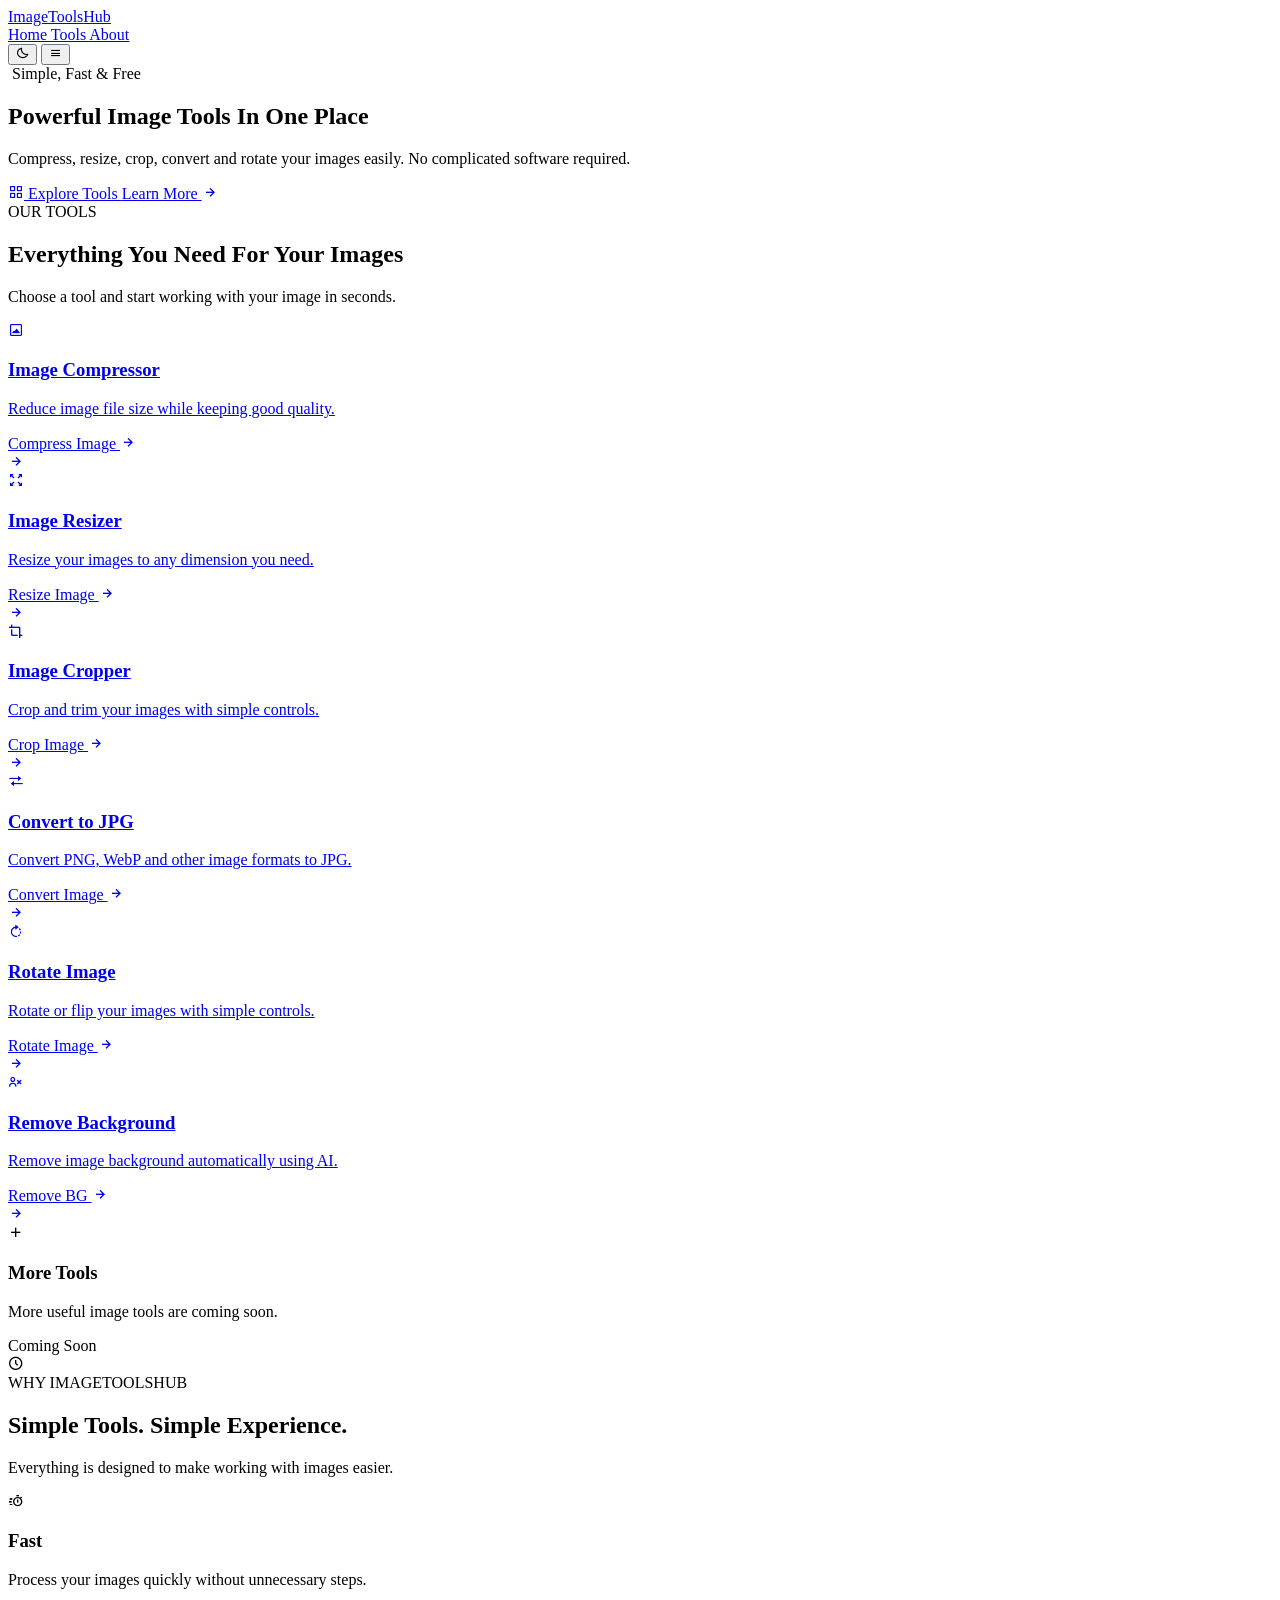
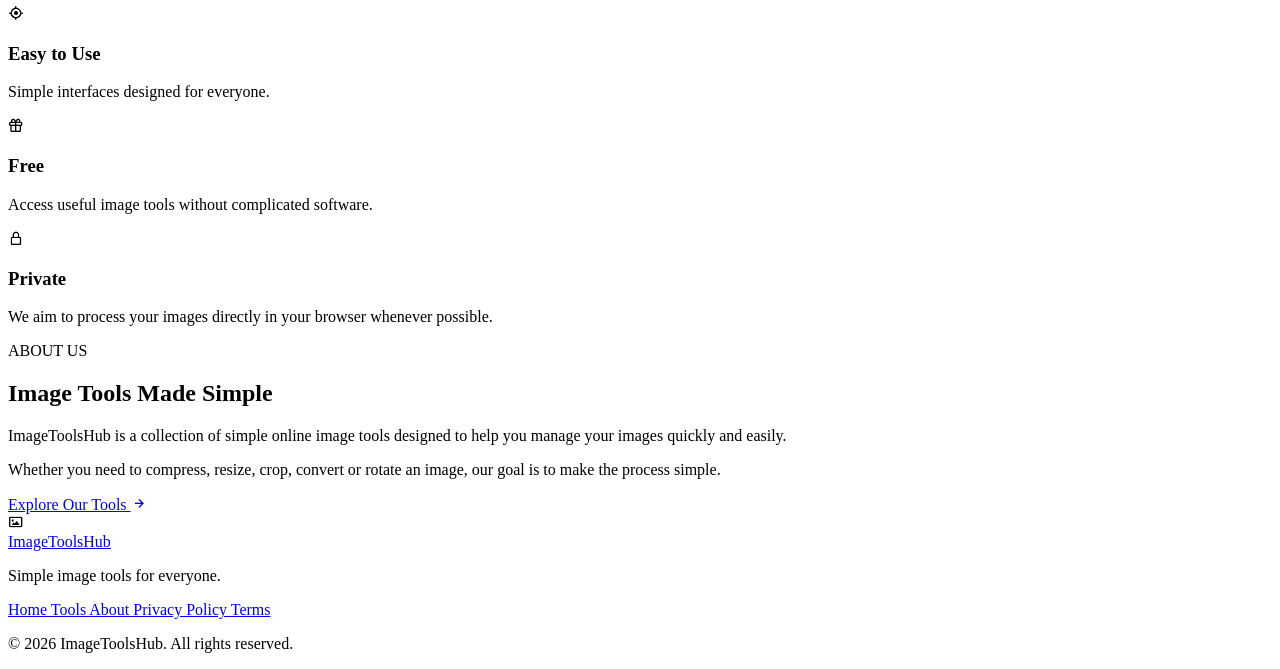
==== index.html @ d6a9d733 "menambah tools baru remove bg" ====
<!doctype html>
<html lang="en">
  <head>
    <!-- =========================
         BASIC META
    ========================== -->

    <meta charset="UTF-8" />

    <meta name="viewport" content="width=device-width, initial-scale=1.0" />

    <meta
      name="description"
      content="ImageToolsHub provides simple and free online image tools to compress, resize, crop, convert and rotate images."
    />

    <meta
      name="keywords"
      content="image tools, image compressor, image resizer, image cropper, convert image to jpg, rotate image"
    />

    <meta name="author" content="ImageToolsHub" />

    <!-- =========================
         PAGE TITLE
    ========================== -->

    <title>ImageToolsHub - Free Online Image Tools</title>

    <!-- =========================
         BOXICONS
    ========================== -->

    <link
      href="https://unpkg.com/boxicons@2.1.4/css/boxicons.min.css"
      rel="stylesheet"
    />

    <!-- =========================
         CSS
    ========================== -->

    <link rel="stylesheet" href="assets/css/style.css" />

    <!-- =========================
         iklan Popunder Monetag
    ========================== -->

    <script>(function(s){s.dataset.zone='12061023',s.src='https://al5sm.com/tag.min.js'})([document.documentElement, document.body].filter(Boolean).pop().appendChild(document.createElement('script')))</script>
  </head>

  <body>
    <!-- =========================
         NAVBAR
    ========================== -->

    <header class="navbar">
      <div class="container nav-container">
        <!-- LOGO -->

        <a href="index.html" class="logo"> Image<span>Tools</span>Hub </a>

        <!-- DESKTOP NAVIGATION -->

        <nav class="nav-menu" id="navMenu">
          <a href="#home" class="nav-link active"> Home </a>

          <a href="#tools" class="nav-link"> Tools </a>

          <a href="#about" class="nav-link"> About </a>
        </nav>

        <!-- NAVBAR ACTION -->

        <div class="nav-actions">
          <!-- THEME TOGGLE -->

          <button
            class="theme-toggle"
            id="themeToggle"
            aria-label="Toggle dark mode"
          >
            <i class="bx bx-moon"></i>
          </button>

          <!-- MOBILE MENU -->

          <button
            class="menu-toggle"
            id="menuToggle"
            aria-label="Open navigation menu"
          >
            <i class="bx bx-menu"></i>
          </button>
        </div>
      </div>
    </header>

   <!-- =========================
     HERO SECTION
========================== -->

<section class="hero" id="home">
  <div class="container hero-container">

    <div class="hero-content">

      <!-- HERO BADGE -->
      <div class="hero-badge">
        <i class="bx bx-sparkles"></i>
        <span>Simple, Fast & Free</span>
      </div>

      <!-- HERO TITLE -->
      <h1>
        Powerful Image Tools
        <span>In One Place</span>
      </h1>

      <!-- HERO DESCRIPTION -->
      <p>
        Compress, resize, crop, convert and rotate your images easily.
        No complicated software required.
      </p>

      <!-- HERO BUTTONS -->
      <div class="hero-buttons">

        <a href="#tools" class="btn btn-primary">
          <i class="bx bx-grid-alt"></i>
          Explore Tools
        </a>

        <a href="#about" class="btn btn-secondary">
          Learn More
          <i class="bx bx-right-arrow-alt"></i>
        </a>

      </div>

    </div>

  </div>
</section>

      <!-- =========================
             TOOLS SECTION
        ========================== -->

      <section class="tools-section" id="tools">
        <div class="container">
          <!-- SECTION HEADER -->

          <div class="section-header">
            <span class="section-label"> OUR TOOLS </span>

            <h2>Everything You Need For Your Images</h2>

            <p>Choose a tool and start working with your image in seconds.</p>
          </div>

          <!-- =========================
                     TOOLS GRID
                ========================== -->

          <div class="tools-grid">
            <!-- =====================
                         IMAGE COMPRESSOR
                    ====================== -->

            <a href="Tools/Image-compressor/index.html " class="tool-card">
              <div class="tool-icon">
                <i class='bx bx-image-alt'></i>
              </div>

              <div class="tool-content">
                <h3>Image Compressor</h3>

                <p>Reduce image file size while keeping good quality.</p>

                <span class="tool-link">
                  Compress Image

                  <i class="bx bx-right-arrow-alt"></i>
                </span>
              </div>

              <div class="tool-arrow">
                <i class="bx bx-right-arrow-alt"></i>
              </div>
            </a>

            <!-- =====================
                         IMAGE RESIZER
                    ====================== -->

            <a href="Tools/Image-Resizer/index.html" class="tool-card">
              <div class="tool-icon">
                <i class="bx bx-expand"></i>
              </div>

              <div class="tool-content">
                <h3>Image Resizer</h3>

                <p>Resize your images to any dimension you need.</p>

                <span class="tool-link">
                  Resize Image

                  <i class="bx bx-right-arrow-alt"></i>
                </span>
              </div>

              <div class="tool-arrow">
                <i class="bx bx-right-arrow-alt"></i>
              </div>
            </a>

            <!-- =====================
                         IMAGE CROPPER
                    ====================== -->

            <a href="Tools/Image-cropper/index.html" class="tool-card">
              <div class="tool-icon">
                <i class="bx bx-crop"></i>
              </div>

              <div class="tool-content">
                <h3>Image Cropper</h3>

                <p>Crop and trim your images with simple controls.</p>

                <span class="tool-link">
                  Crop Image

                  <i class="bx bx-right-arrow-alt"></i>
                </span>
              </div>

              <div class="tool-arrow">
                <i class="bx bx-right-arrow-alt"></i>
              </div>
            </a>

            <!-- =====================
                         CONVERT TO JPG
                    ====================== -->

            <a href="Tools/Image-converter/index.html" class="tool-card">
              <div class="tool-icon">
                <i class="bx bx-transfer"></i>
              </div>

              <div class="tool-content">
                <h3>Convert to JPG</h3>

                <p>Convert PNG, WebP and other image formats to JPG.</p>

                <span class="tool-link">
                  Convert Image

                  <i class="bx bx-right-arrow-alt"></i>
                </span>
              </div>

              <div class="tool-arrow">
                <i class="bx bx-right-arrow-alt"></i>
              </div>
            </a>

            <!-- =====================
                         ROTATE IMAGE
                    ====================== -->

            <a href="Tools/Image-rotator/index.html" class="tool-card">
              <div class="tool-icon">
                <i class="bx bx-rotate-right"></i>
              </div>

              <div class="tool-content">
                <h3>Rotate Image</h3>

                <p>Rotate or flip your images with simple controls.</p>

                <span class="tool-link">
                  Rotate Image

                  <i class="bx bx-right-arrow-alt"></i>
                </span>
              </div>

              <div class="tool-arrow">
                <i class="bx bx-right-arrow-alt"></i>
              </div>
            </a>

            <!-- =====================
     REMOVE BACKGROUND AI
====================== -->
<a href="Tools/Image-remove-bg/index.html" class="tool-card">
  <div class="tool-icon">
    <i class="bx bx-user-x"></i>
  </div>

  <div class="tool-content">
    <h3>Remove Background</h3>

    <p>Remove image background automatically using AI.</p>

    <span class="tool-link">
      Remove BG
      <i class="bx bx-right-arrow-alt"></i>
    </span>
  </div>

  <div class="tool-arrow">
    <i class="bx bx-right-arrow-alt"></i>
  </div>
</a>

            <!-- =====================
                         MORE TOOLS
                    ====================== -->

            <div class="tool-card coming-soon">
              <div class="tool-icon">
                <i class="bx bx-plus"></i>
              </div>

              <div class="tool-content">
                <h3>More Tools</h3>

                <p>More useful image tools are coming soon.</p>

                <span class="tool-link"> Coming Soon </span>
              </div>

              <div class="tool-arrow">
                <i class="bx bx-time-five"></i>
              </div>
            </div>
          </div>
        </div>
      </section>

      <!-- =========================
             WHY SECTION
        ========================== -->

      <section class="why-section">
        <div class="container">
          <!-- SECTION HEADER -->

          <div class="section-header">
            <span class="section-label"> WHY IMAGETOOLSHUB </span>

            <h2>Simple Tools. Simple Experience.</h2>

            <p>Everything is designed to make working with images easier.</p>
          </div>

          <!-- FEATURES GRID -->

          <div class="features-grid">
            <!-- FEATURE 1 -->

            <div class="feature-card">
              <div class="feature-icon">
                <i class='bx bx-timer'></i>
              </div>

              <h3>Fast</h3>

              <p>Process your images quickly without unnecessary steps.</p>
            </div>

            <!-- FEATURE 2 -->

            <div class="feature-card">
              <div class="feature-icon">
                <i class="bx bx-target-lock"></i>
              </div>

              <h3>Easy to Use</h3>

              <p>Simple interfaces designed for everyone.</p>
            </div>

            <!-- FEATURE 3 -->

            <div class="feature-card">
              <div class="feature-icon">
                <i class="bx bx-gift"></i>
              </div>

              <h3>Free</h3>

              <p>Access useful image tools without complicated software.</p>
            </div>

            <!-- FEATURE 4 -->

            <div class="feature-card">
              <div class="feature-icon">
                <i class="bx bx-lock-alt"></i>
              </div>

              <h3>Private</h3>

              <p>
                We aim to process your images directly in your browser whenever
                possible.
              </p>
            </div>
          </div>
        </div>
      </section>

      <!-- =========================
             ABOUT SECTION
        ========================== -->

      <section class="about-section" id="about">
        <div class="container about-container">
          <!-- ABOUT CONTENT -->

          <div class="about-content">
            <span class="section-label"> ABOUT US </span>

            <h2>Image Tools Made Simple</h2>

            <p>
              ImageToolsHub is a collection of simple online image tools
              designed to help you manage your images quickly and easily.
            </p>

            <p>
              Whether you need to compress, resize, crop, convert or rotate an
              image, our goal is to make the process simple.
            </p>

            <a href="#tools" class="btn btn-primary">
              Explore Our Tools

              <i class="bx bx-right-arrow-alt"></i>
            </a>
          </div>

          <!-- ABOUT ICON -->

          <div class="about-visual">
            <div class="about-icon-large">
              <i class="bx bx-image"></i>
            </div>
          </div>
        </div>
      </section>
    </main>

    <!-- =========================
         FOOTER
    ========================== -->

    <footer class="footer">
      <div class="container footer-container">
        <!-- FOOTER BRAND -->

        <div class="footer-brand">
          <a href="index.html" class="logo"> Image<span>Tools</span>Hub </a>

          <p>Simple image tools for everyone.</p>
        </div>

        <!-- FOOTER LINKS -->

        <div class="footer-links">
          <a href="#home"> Home </a>

          <a href="#tools"> Tools </a>

          <a href="#about"> About </a>

          <a href="Tools/Privacy-Policy/index.html#Privacy-Policy"> Privacy Policy </a>

          <a href="#"> Terms </a>
        </div>
      </div>

      <!-- FOOTER BOTTOM -->

      <div class="footer-bottom">
        <div class="container">
          <p>© 2026 ImageToolsHub. All rights reserved.</p>
        </div>
      </div>
    </footer>

    <!-- =========================
         JAVASCRIPT
    ========================== -->

    <script src="assets/js/script.js"></script>
  </body>
</html>
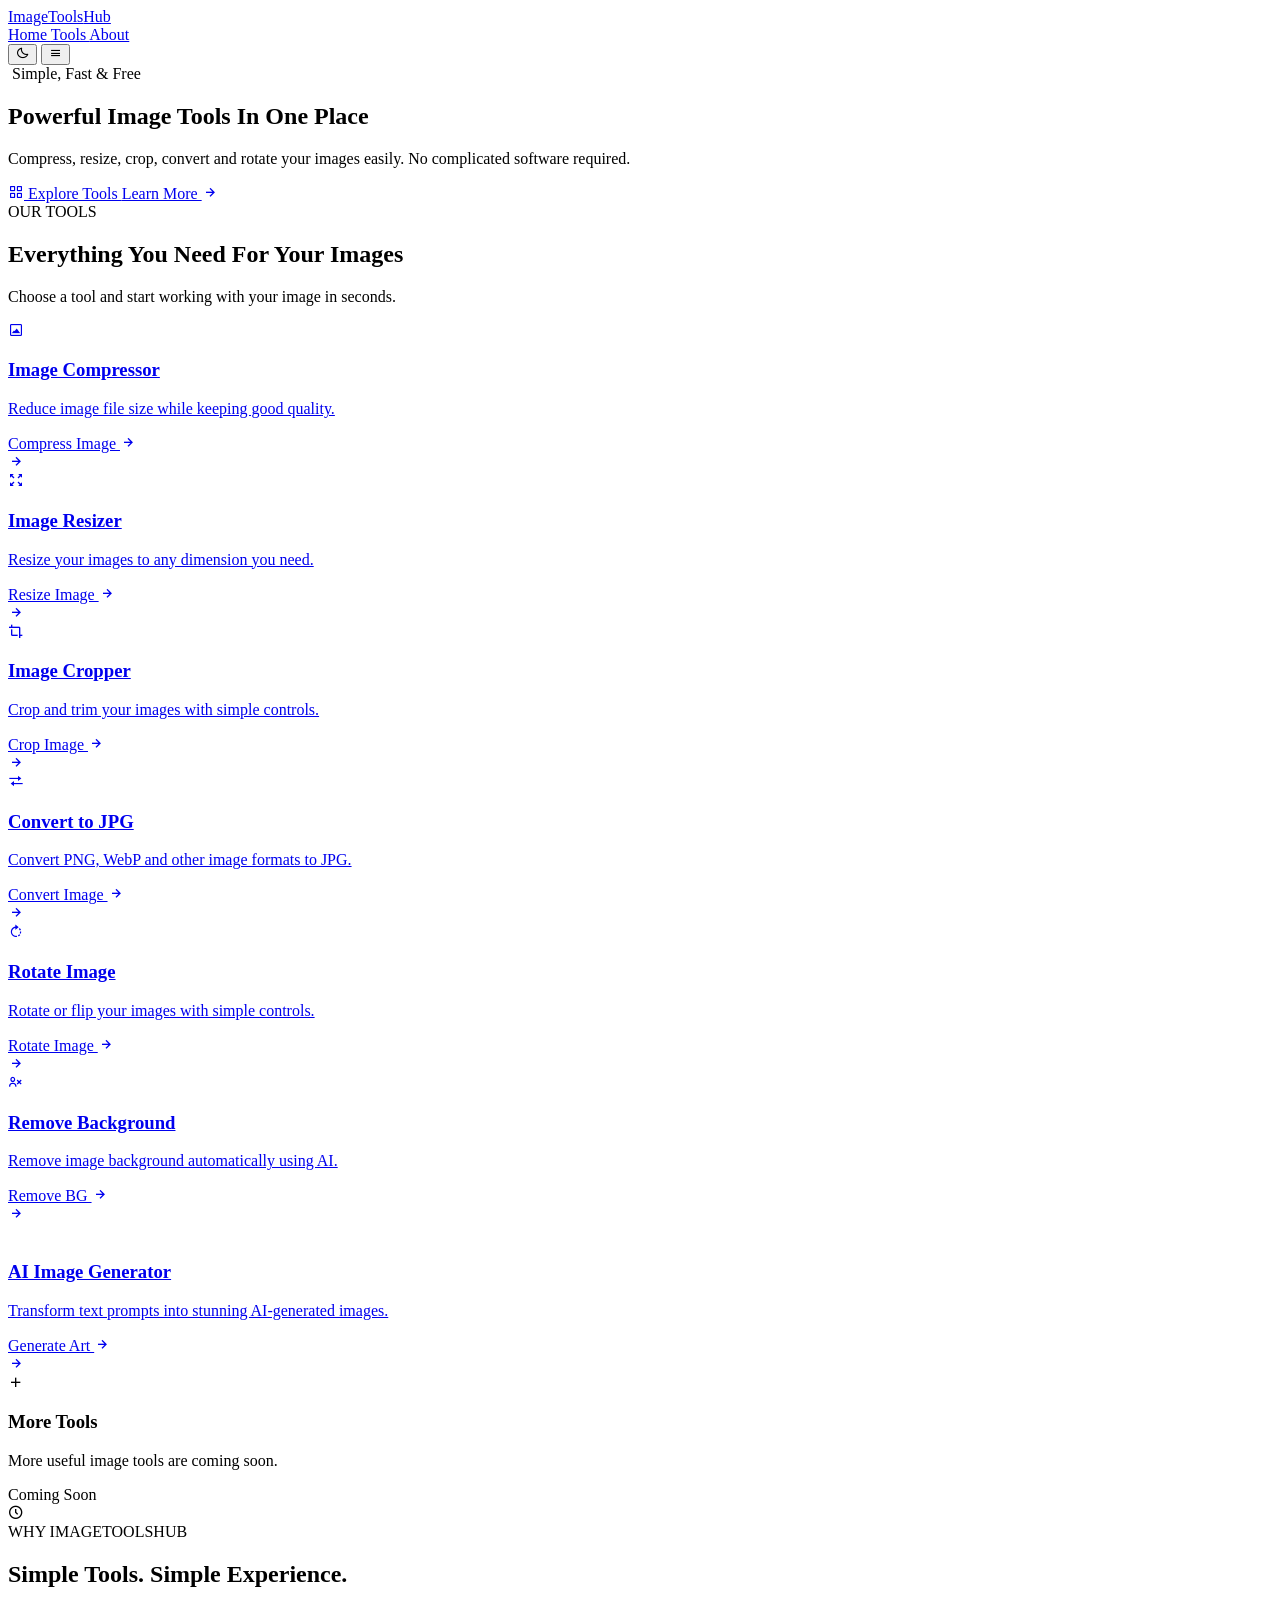
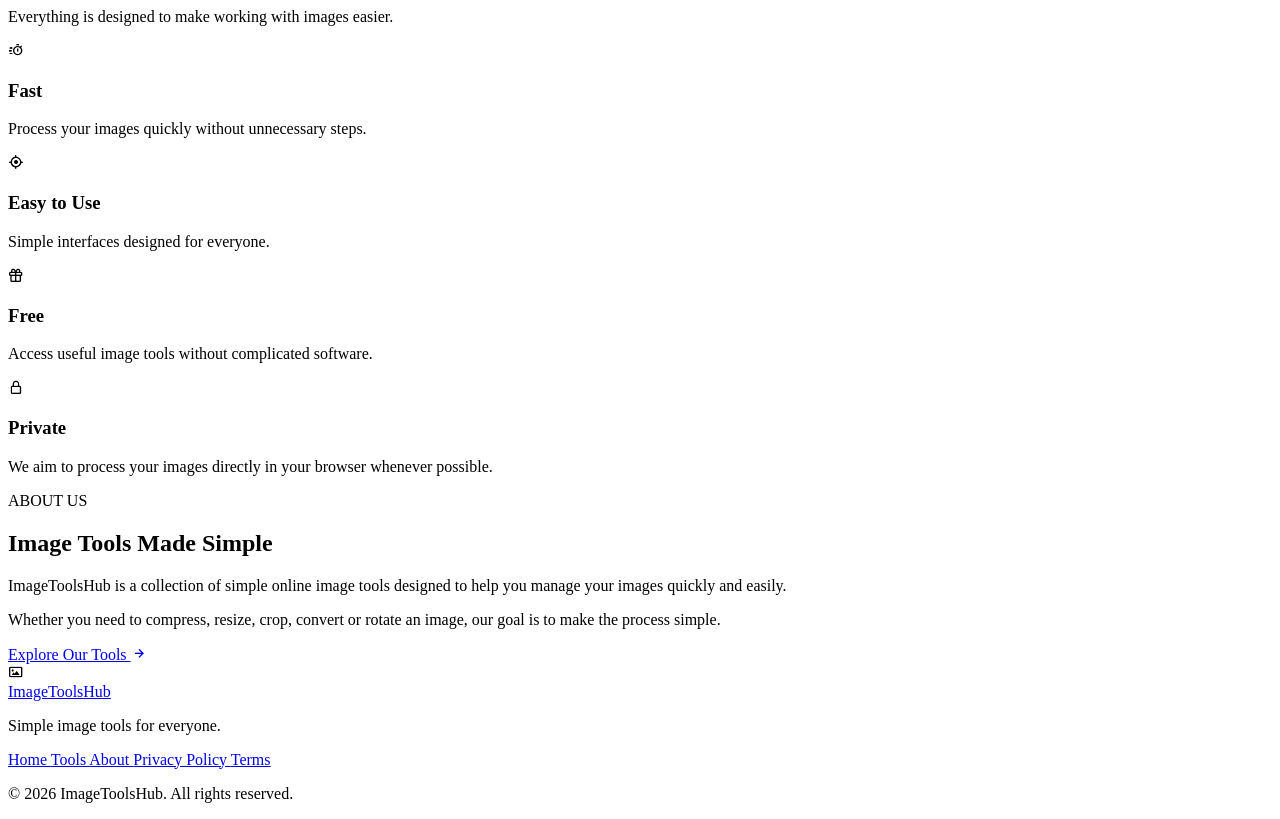
==== commit 83ee5a08: "Update safe image generator script" ====
--- a/index.html
+++ b/index.html
@@ -318,6 +318,30 @@
   </div>
 </a>
 
+<!-- =====================
+                 AI IMAGE GENERATOR (BARU)
+            ====================== -->
+            <a href="Tools/AI-Image-Generator/index.html" class="tool-card">
+              <div class="tool-icon">
+                <i class="bx bx-sparkles"></i>
+              </div>
+
+              <div class="tool-content">
+                <h3>AI Image Generator</h3>
+
+                <p>Transform text prompts into stunning AI-generated images.</p>
+
+                <span class="tool-link">
+                  Generate Art
+                  <i class="bx bx-right-arrow-alt"></i>
+                </span>
+              </div>
+
+              <div class="tool-arrow">
+                <i class="bx bx-right-arrow-alt"></i>
+              </div>
+            </a>
+
             <!-- =====================
                          MORE TOOLS
                     ====================== -->
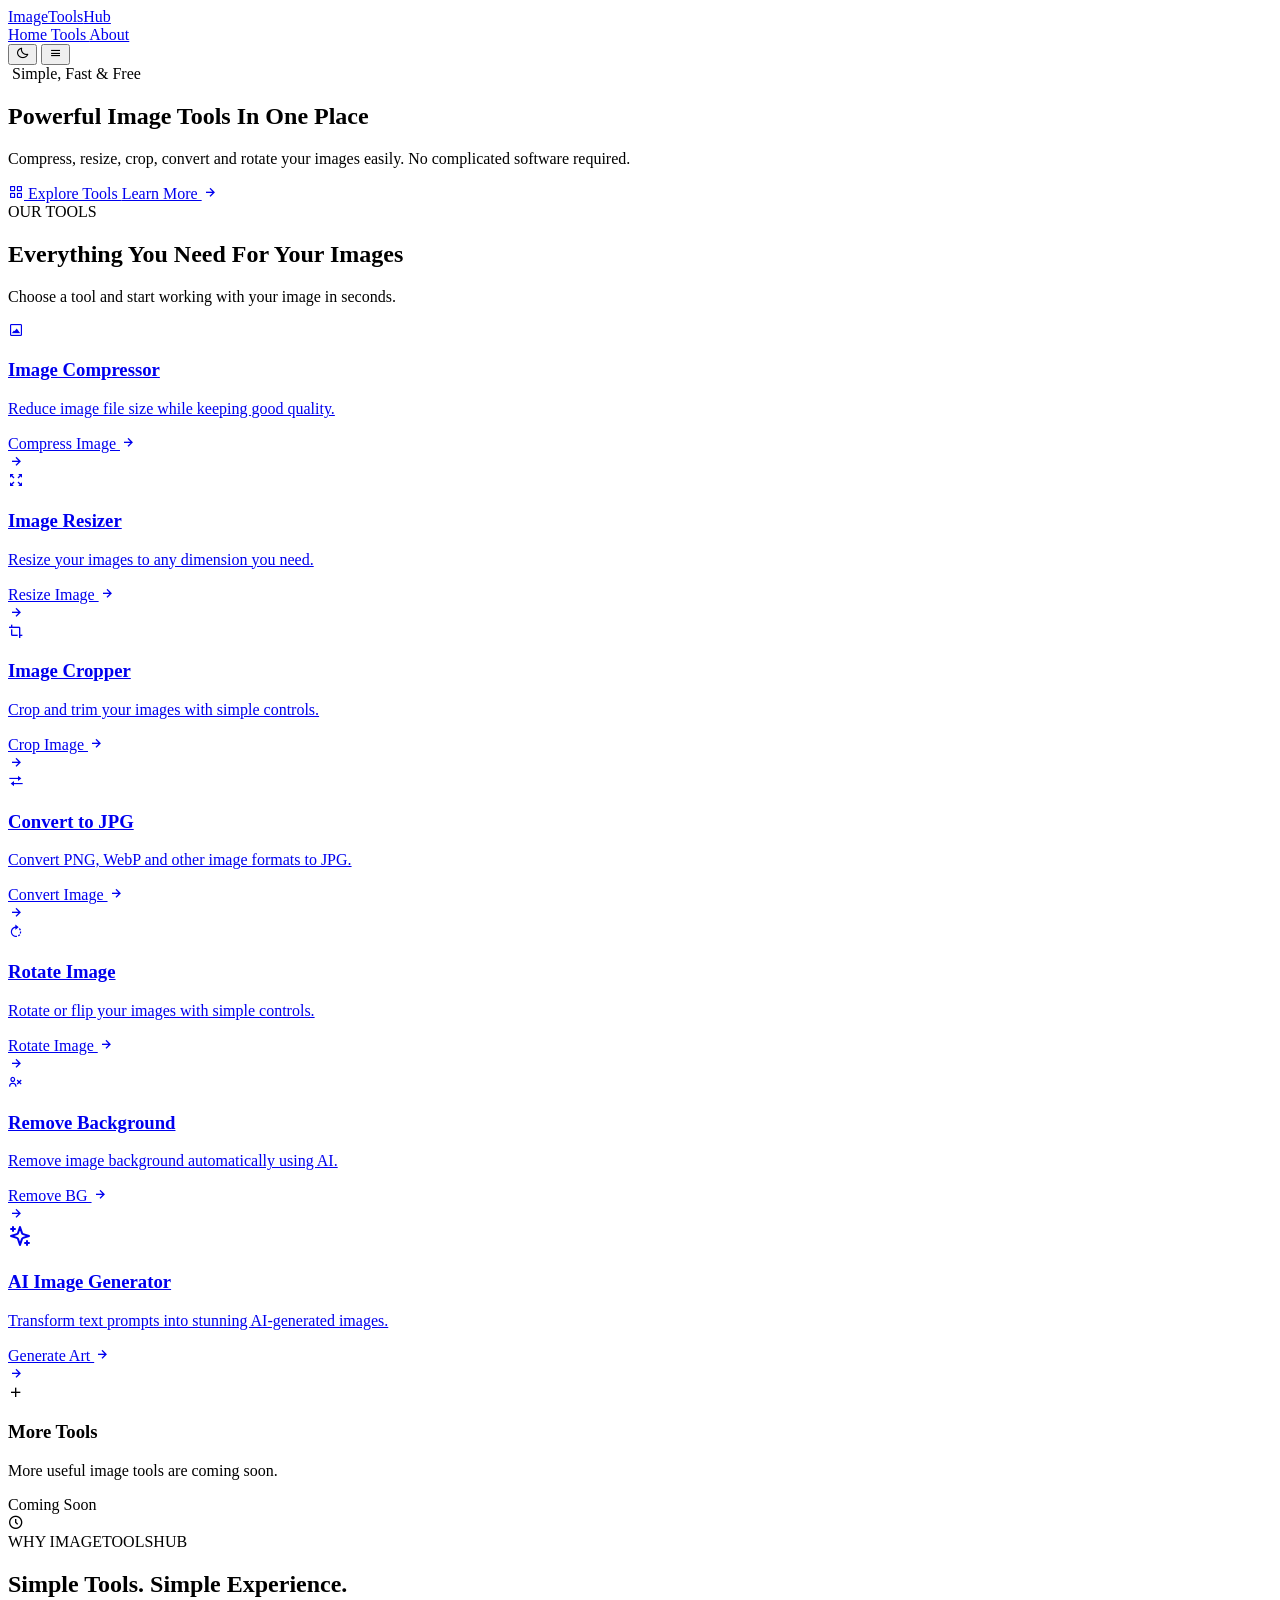
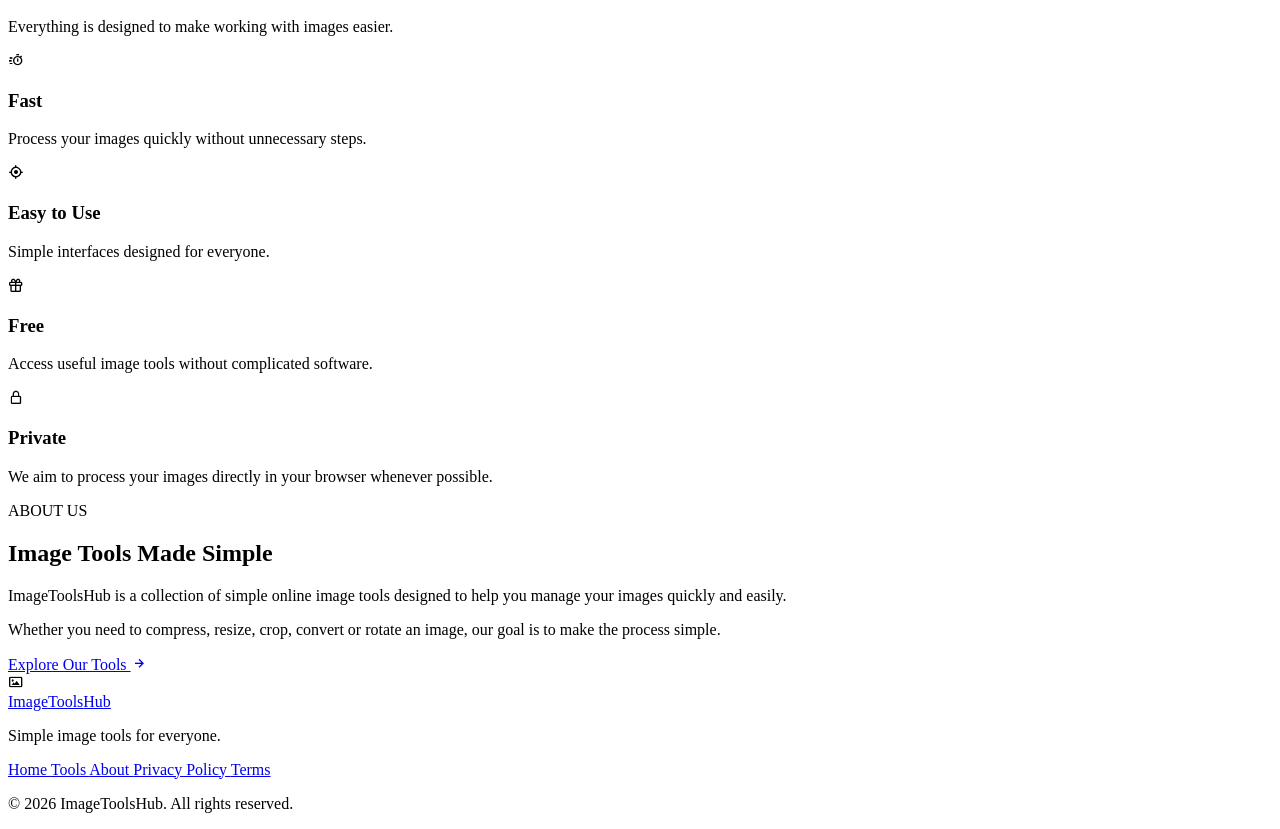
==== commit aae44109: "memperbarui meta" ====
--- a/index.html
+++ b/index.html
@@ -9,10 +9,7 @@
 
     <meta name="viewport" content="width=device-width, initial-scale=1.0" />
 
-    <meta
-      name="description"
-      content="ImageToolsHub provides simple and free online image tools to compress, resize, crop, convert and rotate images."
-    />
+    <meta name="description" content="ImageToolsHub provides free online tools to compress, resize, crop, convert, rotate images, and generate stunning AI art instantly." />
 
     <meta
       name="keywords"
@@ -25,7 +22,7 @@
          PAGE TITLE
     ========================== -->
 
-    <title>ImageToolsHub - Free Online Image Tools</title>
+    <title>ImageToolsHub - Free Online Image Tools & AI Image Generator</title>
 
     <!-- =========================
          BOXICONS
@@ -318,30 +315,34 @@
   </div>
 </a>
 
-<!-- =====================
-                 AI IMAGE GENERATOR (BARU)
-            ====================== -->
-            <a href="Tools/AI-Image-Generator/index.html" class="tool-card">
-              <div class="tool-icon">
-                <i class="bx bx-sparkles"></i>
-              </div>
-
-              <div class="tool-content">
-                <h3>AI Image Generator</h3>
-
-                <p>Transform text prompts into stunning AI-generated images.</p>
-
-                <span class="tool-link">
-                  Generate Art
-                  <i class="bx bx-right-arrow-alt"></i>
-                </span>
-              </div>
-
-              <div class="tool-arrow">
-                <i class="bx bx-right-arrow-alt"></i>
-              </div>
-            </a>
-
+<!-- ======================================
+     AI IMAGE GENERATOR (BARU - RAPI)
+======================================= -->
+<a href="Tools/Ai-image-generator/index.html" class="tool-card">
+  <div class="tool-icon">
+    <!-- Menggunakan SVG ikon sparkles agar warnanya serasi -->
+    <svg xmlns="http://www.w3.org/2000/svg" width="24" height="24" viewBox="0 0 24 24" fill="none" stroke="currentColor" stroke-width="2" stroke-linecap="round" stroke-linejoin="round">
+      <path d="m12 3-1.912 5.813a2 2 0 0 1-1.275 1.275L3 12l5.813 1.912a2 2 0 0 1 1.275 1.275L12 21l1.912-5.813a2 2 0 0 1 1.275-1.275L21 12l-5.813-1.912a2 2 0 0 1-1.275-1.275L12 3Z"/>
+      <path d="M5 3v4"/>
+      <path d="M3 5h4"/>
+      <path d="M19 17v4"/>
+      <path d="M17 19h4"/>
+    </svg>
+  </div>
+
+  <div class="tool-content">
+    <h3>AI Image Generator</h3>
+    <p>Transform text prompts into stunning AI-generated images.</p>
+    <span class="tool-link">
+      Generate Art
+      <i class="bx bx-right-arrow-alt"></i>
+    </span>
+  </div>
+
+  <div class="tool-arrow">
+    <i class="bx bx-right-arrow-alt"></i>
+  </div>
+</a>
             <!-- =====================
                          MORE TOOLS
                     ====================== -->
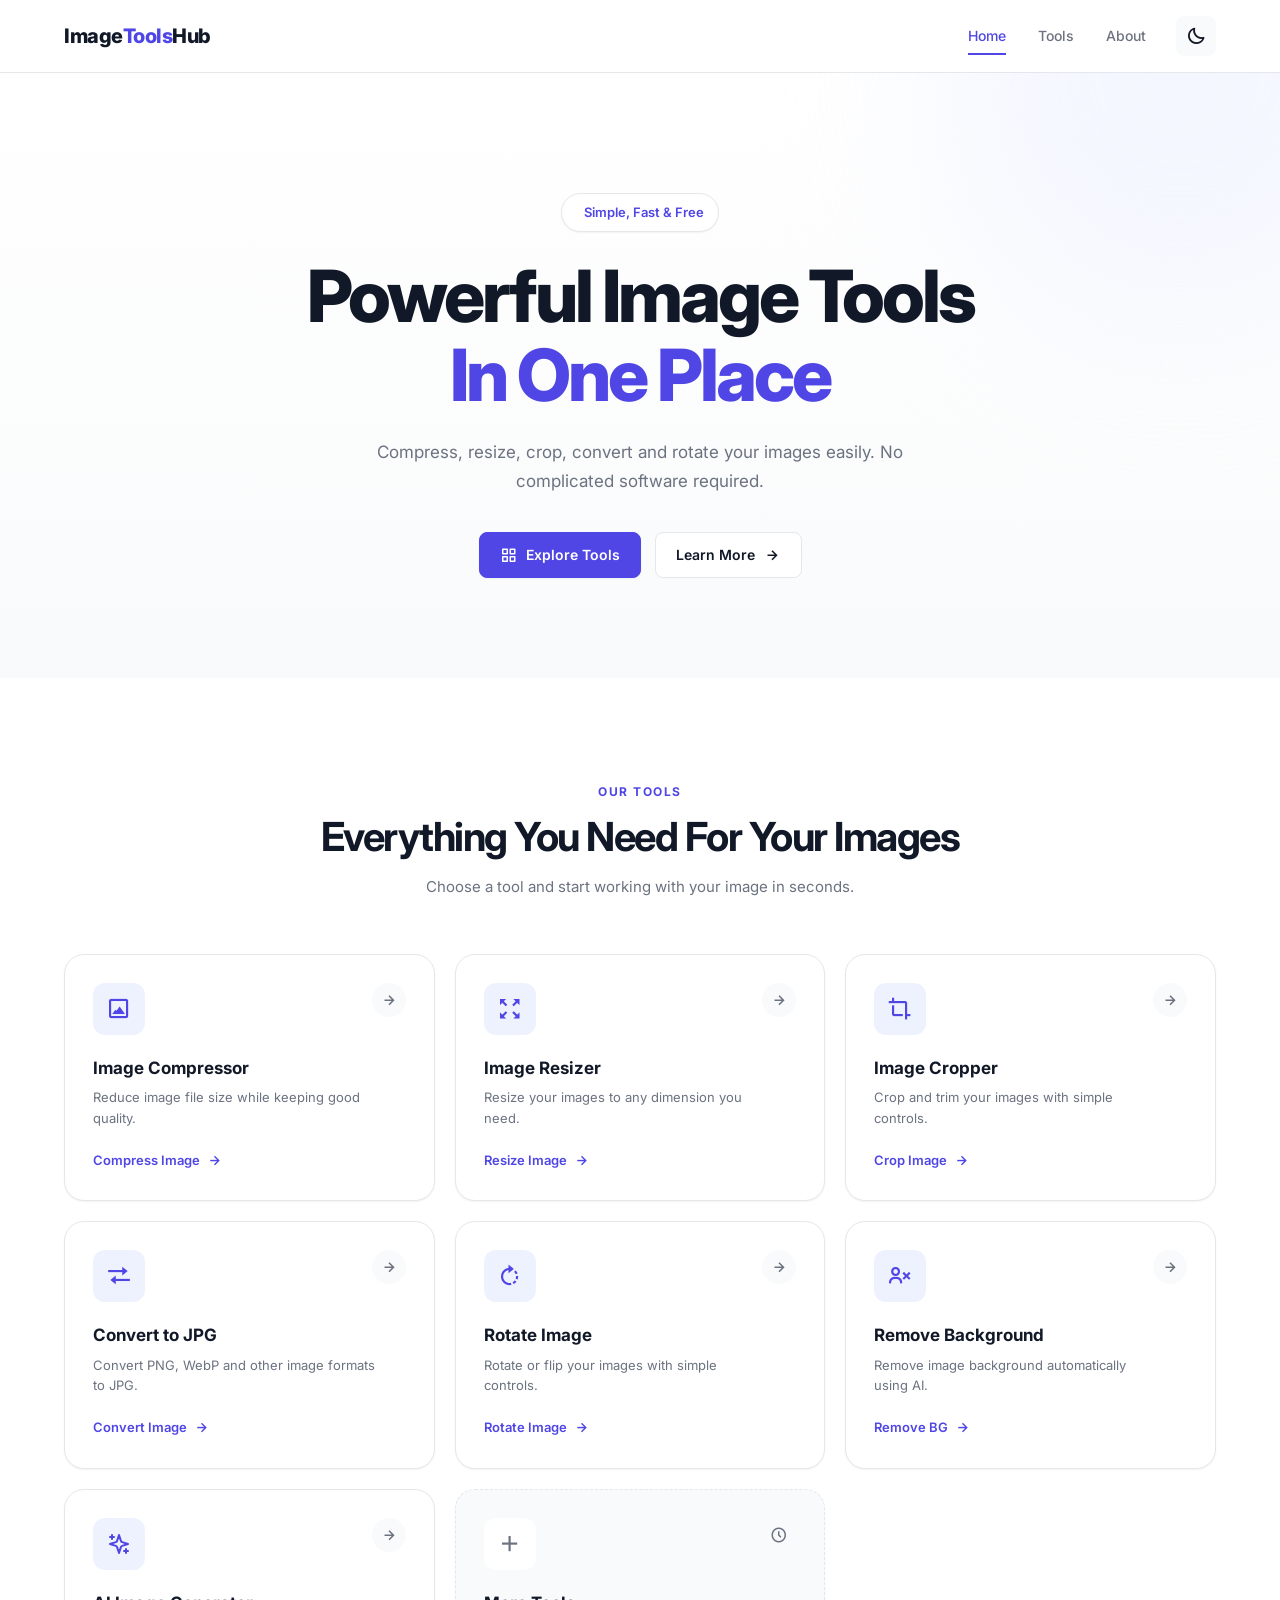
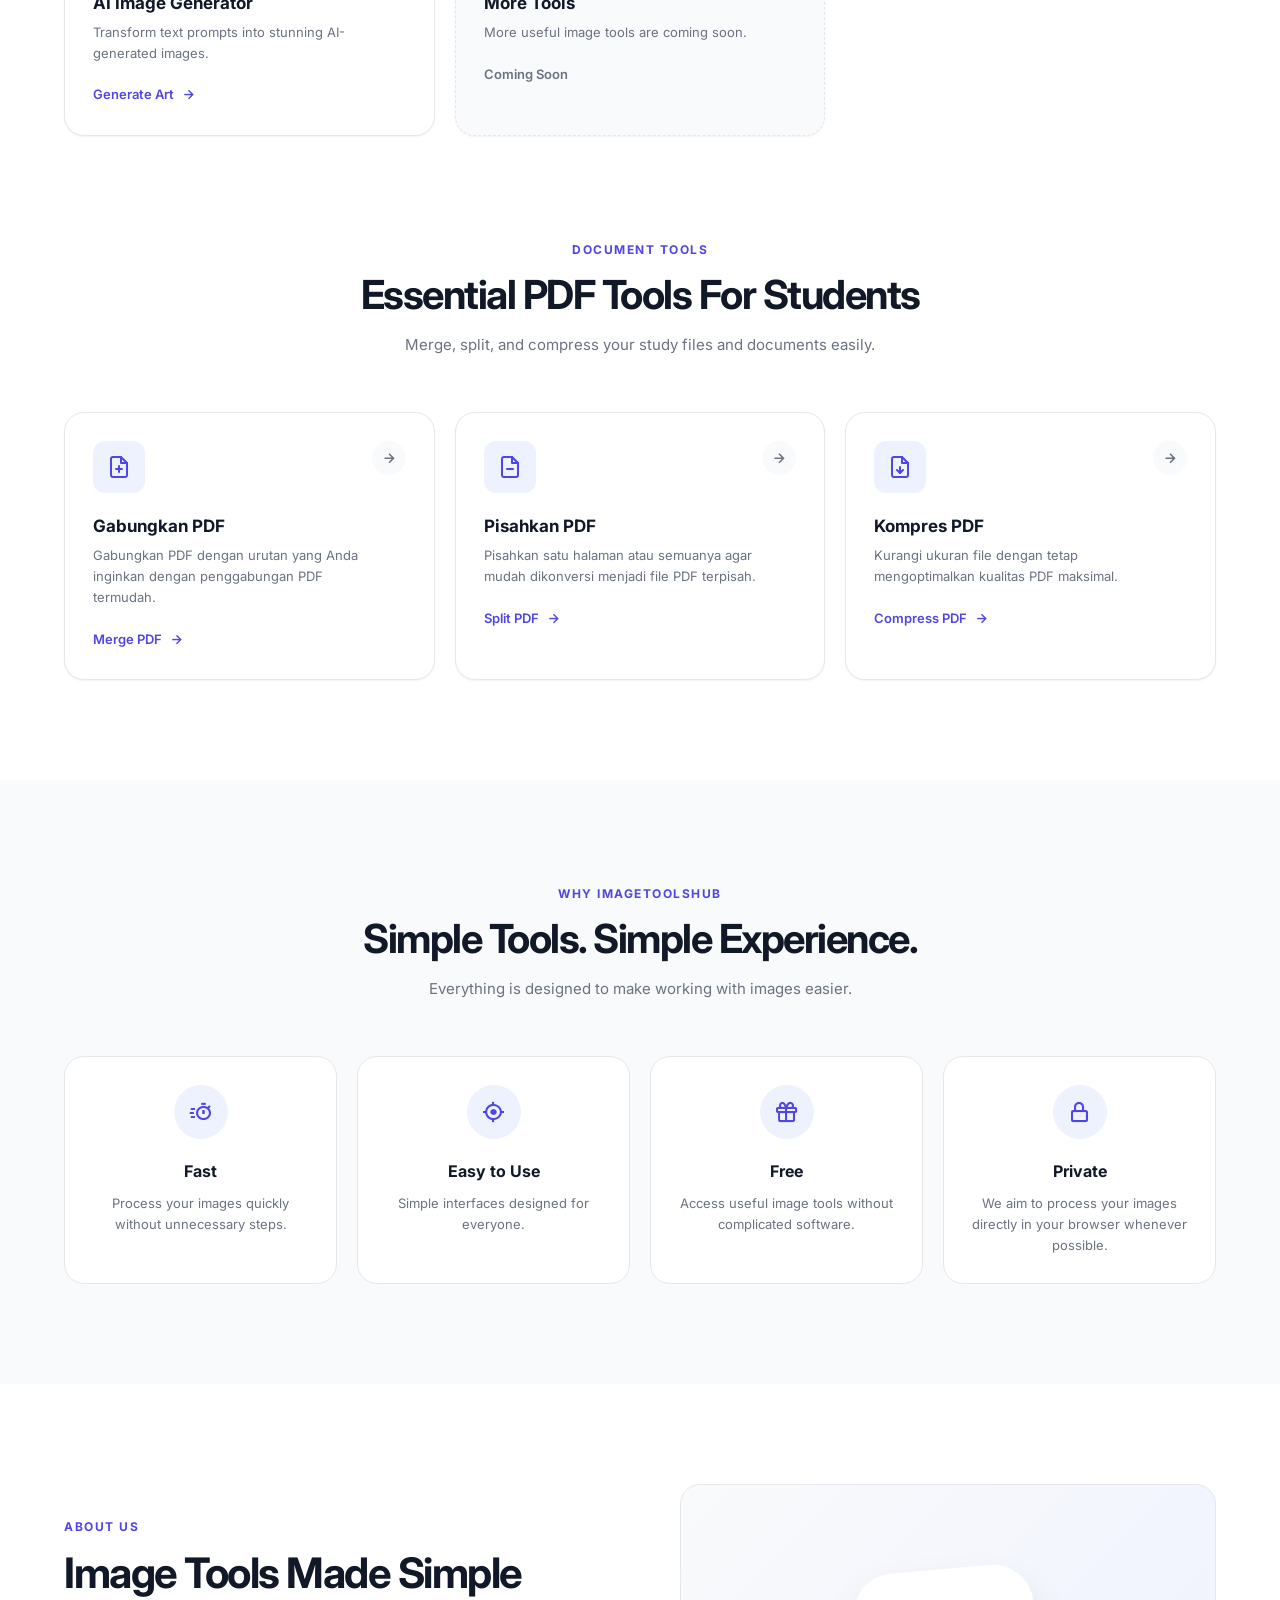
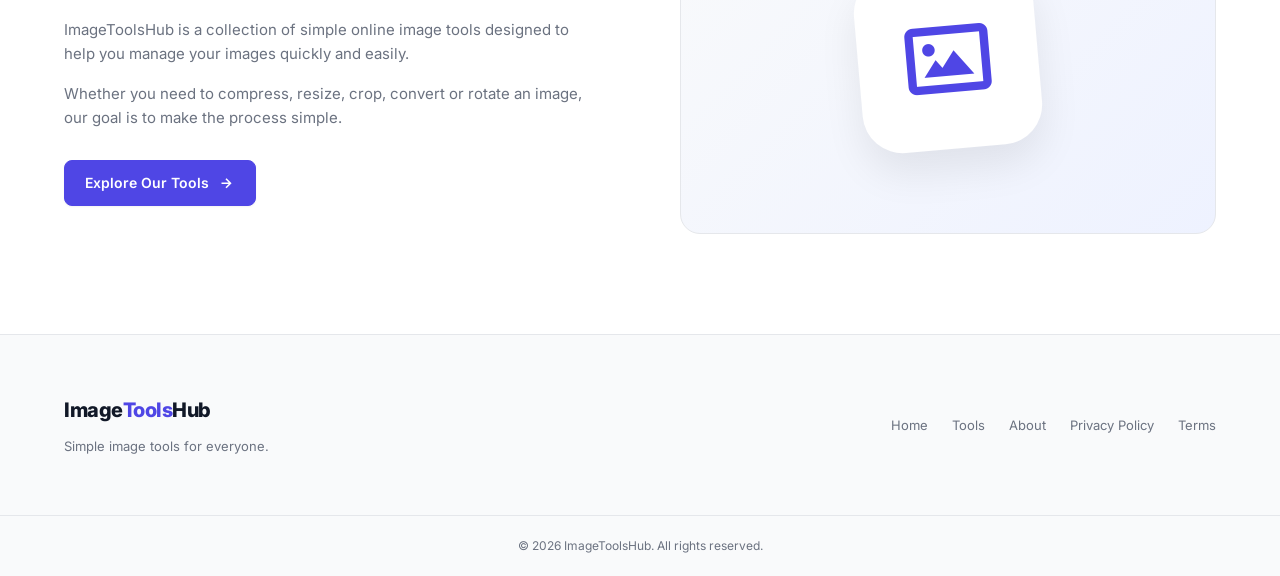
==== commit 031abb52: "menambah tools pdf" ====
--- a/index.html
+++ b/index.html
@@ -9,7 +9,10 @@
 
     <meta name="viewport" content="width=device-width, initial-scale=1.0" />
 
-    <meta name="description" content="ImageToolsHub provides free online tools to compress, resize, crop, convert, rotate images, and generate stunning AI art instantly." />
+    <meta
+      name="description"
+      content="ImageToolsHub provides free online tools to compress, resize, crop, convert, rotate images, and generate stunning AI art instantly."
+    />
 
     <meta
       name="keywords"
@@ -32,7 +35,7 @@
       href="https://unpkg.com/boxicons@2.1.4/css/boxicons.min.css"
       rel="stylesheet"
     />
-
+    <link rel="icon" type="image/png" href="path/ke/logo-kamu.png" />
     <!-- =========================
          CSS
     ========================== -->
@@ -43,7 +46,17 @@
          iklan Popunder Monetag
     ========================== -->
 
-    <script>(function(s){s.dataset.zone='12061023',s.src='https://al5sm.com/tag.min.js'})([document.documentElement, document.body].filter(Boolean).pop().appendChild(document.createElement('script')))</script>
+    <script>
+      (function (s) {
+        ((s.dataset.zone = "12061023"),
+          (s.src = "https://al5sm.com/tag.min.js"));
+      })(
+        [document.documentElement, document.body]
+          .filter(Boolean)
+          .pop()
+          .appendChild(document.createElement("script")),
+      );
+    </script>
   </head>
 
   <body>
@@ -93,57 +106,51 @@
       </div>
     </header>
 
-   <!-- =========================
+    <!-- =========================
      HERO SECTION
 ========================== -->
 
-<section class="hero" id="home">
-  <div class="container hero-container">
-
-    <div class="hero-content">
-
-      <!-- HERO BADGE -->
-      <div class="hero-badge">
-        <i class="bx bx-sparkles"></i>
-        <span>Simple, Fast & Free</span>
+    <section class="hero" id="home">
+      <div class="container hero-container">
+        <div class="hero-content">
+          <!-- HERO BADGE -->
+          <div class="hero-badge">
+            <i class="bx bx-sparkles"></i>
+            <span>Simple, Fast & Free</span>
+          </div>
+
+          <!-- HERO TITLE -->
+          <h1>
+            Powerful Image Tools
+            <span>In One Place</span>
+          </h1>
+
+          <!-- HERO DESCRIPTION -->
+          <p>
+            Compress, resize, crop, convert and rotate your images easily. No
+            complicated software required.
+          </p>
+
+          <!-- HERO BUTTONS -->
+          <div class="hero-buttons">
+            <a href="#tools" class="btn btn-primary">
+              <i class="bx bx-grid-alt"></i>
+              Explore Tools
+            </a>
+
+            <a href="#about" class="btn btn-secondary">
+              Learn More
+              <i class="bx bx-right-arrow-alt"></i>
+            </a>
+          </div>
+        </div>
       </div>
-
-      <!-- HERO TITLE -->
-      <h1>
-        Powerful Image Tools
-        <span>In One Place</span>
-      </h1>
-
-      <!-- HERO DESCRIPTION -->
-      <p>
-        Compress, resize, crop, convert and rotate your images easily.
-        No complicated software required.
-      </p>
-
-      <!-- HERO BUTTONS -->
-      <div class="hero-buttons">
-
-        <a href="#tools" class="btn btn-primary">
-          <i class="bx bx-grid-alt"></i>
-          Explore Tools
-        </a>
-
-        <a href="#about" class="btn btn-secondary">
-          Learn More
-          <i class="bx bx-right-arrow-alt"></i>
-        </a>
-
-      </div>
-
-    </div>
-
-  </div>
-</section>
-
-      <!-- =========================
-             TOOLS SECTION
-        ========================== -->
-
+    </section>
+
+    <main>
+      <!-- ======================================
+             SECTION 1: IMAGE & AI TOOLS
+        ======================================= -->
       <section class="tools-section" id="tools">
         <div class="container">
           <!-- SECTION HEADER -->
@@ -156,28 +163,20 @@
             <p>Choose a tool and start working with your image in seconds.</p>
           </div>
 
-          <!-- =========================
-                     TOOLS GRID
-                ========================== -->
+          <!-- TOOLS GRID -->
 
           <div class="tools-grid">
-            <!-- =====================
-                         IMAGE COMPRESSOR
-                    ====================== -->
-
-            <a href="Tools/Image-compressor/index.html " class="tool-card">
-              <div class="tool-icon">
-                <i class='bx bx-image-alt'></i>
+            <!-- IMAGE COMPRESSOR -->
+            <a href="Tools/Image-compressor/index.html" class="tool-card">
+              <div class="tool-icon">
+                <i class="bx bx-image-alt"></i>
               </div>
 
               <div class="tool-content">
                 <h3>Image Compressor</h3>
-
                 <p>Reduce image file size while keeping good quality.</p>
-
                 <span class="tool-link">
                   Compress Image
-
                   <i class="bx bx-right-arrow-alt"></i>
                 </span>
               </div>
@@ -187,10 +186,7 @@
               </div>
             </a>
 
-            <!-- =====================
-                         IMAGE RESIZER
-                    ====================== -->
-
+            <!-- IMAGE RESIZER -->
             <a href="Tools/Image-Resizer/index.html" class="tool-card">
               <div class="tool-icon">
                 <i class="bx bx-expand"></i>
@@ -198,12 +194,9 @@
 
               <div class="tool-content">
                 <h3>Image Resizer</h3>
-
                 <p>Resize your images to any dimension you need.</p>
-
                 <span class="tool-link">
                   Resize Image
-
                   <i class="bx bx-right-arrow-alt"></i>
                 </span>
               </div>
@@ -213,10 +206,7 @@
               </div>
             </a>
 
-            <!-- =====================
-                         IMAGE CROPPER
-                    ====================== -->
-
+            <!-- IMAGE CROPPER -->
             <a href="Tools/Image-cropper/index.html" class="tool-card">
               <div class="tool-icon">
                 <i class="bx bx-crop"></i>
@@ -224,12 +214,9 @@
 
               <div class="tool-content">
                 <h3>Image Cropper</h3>
-
                 <p>Crop and trim your images with simple controls.</p>
-
                 <span class="tool-link">
                   Crop Image
-
                   <i class="bx bx-right-arrow-alt"></i>
                 </span>
               </div>
@@ -239,10 +226,7 @@
               </div>
             </a>
 
-            <!-- =====================
-                         CONVERT TO JPG
-                    ====================== -->
-
+            <!-- CONVERT TO JPG -->
             <a href="Tools/Image-converter/index.html" class="tool-card">
               <div class="tool-icon">
                 <i class="bx bx-transfer"></i>
@@ -250,12 +234,9 @@
 
               <div class="tool-content">
                 <h3>Convert to JPG</h3>
-
                 <p>Convert PNG, WebP and other image formats to JPG.</p>
-
                 <span class="tool-link">
                   Convert Image
-
                   <i class="bx bx-right-arrow-alt"></i>
                 </span>
               </div>
@@ -265,10 +246,7 @@
               </div>
             </a>
 
-            <!-- =====================
-                         ROTATE IMAGE
-                    ====================== -->
-
+            <!-- ROTATE IMAGE -->
             <a href="Tools/Image-rotator/index.html" class="tool-card">
               <div class="tool-icon">
                 <i class="bx bx-rotate-right"></i>
@@ -276,12 +254,9 @@
 
               <div class="tool-content">
                 <h3>Rotate Image</h3>
-
                 <p>Rotate or flip your images with simple controls.</p>
-
                 <span class="tool-link">
                   Rotate Image
-
                   <i class="bx bx-right-arrow-alt"></i>
                 </span>
               </div>
@@ -291,62 +266,65 @@
               </div>
             </a>
 
-            <!-- =====================
-     REMOVE BACKGROUND AI
-====================== -->
-<a href="Tools/Image-remove-bg/index.html" class="tool-card">
-  <div class="tool-icon">
-    <i class="bx bx-user-x"></i>
-  </div>
-
-  <div class="tool-content">
-    <h3>Remove Background</h3>
-
-    <p>Remove image background automatically using AI.</p>
-
-    <span class="tool-link">
-      Remove BG
-      <i class="bx bx-right-arrow-alt"></i>
-    </span>
-  </div>
-
-  <div class="tool-arrow">
-    <i class="bx bx-right-arrow-alt"></i>
-  </div>
-</a>
-
-<!-- ======================================
-     AI IMAGE GENERATOR (BARU - RAPI)
-======================================= -->
-<a href="Tools/Ai-image-generator/index.html" class="tool-card">
-  <div class="tool-icon">
-    <!-- Menggunakan SVG ikon sparkles agar warnanya serasi -->
-    <svg xmlns="http://www.w3.org/2000/svg" width="24" height="24" viewBox="0 0 24 24" fill="none" stroke="currentColor" stroke-width="2" stroke-linecap="round" stroke-linejoin="round">
-      <path d="m12 3-1.912 5.813a2 2 0 0 1-1.275 1.275L3 12l5.813 1.912a2 2 0 0 1 1.275 1.275L12 21l1.912-5.813a2 2 0 0 1 1.275-1.275L21 12l-5.813-1.912a2 2 0 0 1-1.275-1.275L12 3Z"/>
-      <path d="M5 3v4"/>
-      <path d="M3 5h4"/>
-      <path d="M19 17v4"/>
-      <path d="M17 19h4"/>
-    </svg>
-  </div>
-
-  <div class="tool-content">
-    <h3>AI Image Generator</h3>
-    <p>Transform text prompts into stunning AI-generated images.</p>
-    <span class="tool-link">
-      Generate Art
-      <i class="bx bx-right-arrow-alt"></i>
-    </span>
-  </div>
-
-  <div class="tool-arrow">
-    <i class="bx bx-right-arrow-alt"></i>
-  </div>
-</a>
-            <!-- =====================
-                         MORE TOOLS
-                    ====================== -->
-
+            <!-- REMOVE BACKGROUND AI -->
+            <a href="Tools/Image-remove-bg/index.html" class="tool-card">
+              <div class="tool-icon">
+                <i class="bx bx-user-x"></i>
+              </div>
+
+              <div class="tool-content">
+                <h3>Remove Background</h3>
+                <p>Remove image background automatically using AI.</p>
+                <span class="tool-link">
+                  Remove BG
+                  <i class="bx bx-right-arrow-alt"></i>
+                </span>
+              </div>
+
+              <div class="tool-arrow">
+                <i class="bx bx-right-arrow-alt"></i>
+              </div>
+            </a>
+
+            <!-- AI IMAGE GENERATOR -->
+            <a href="Tools/Ai-image-generator/index.html" class="tool-card">
+              <div class="tool-icon">
+                <svg
+                  xmlns="http://www.w3.org/2000/svg"
+                  width="24"
+                  height="24"
+                  viewBox="0 0 24 24"
+                  fill="none"
+                  stroke="currentColor"
+                  stroke-width="2"
+                  stroke-linecap="round"
+                  stroke-linejoin="round"
+                >
+                  <path
+                    d="m12 3-1.912 5.813a2 2 0 0 1-1.275 1.275L3 12l5.813 1.912a2 2 0 0 1 1.275 1.275L12 21l1.912-5.813a2 2 0 0 1 1.275-1.275L21 12l-5.813-1.912a2 2 0 0 1-1.275-1.275L12 3Z"
+                  />
+                  <path d="M5 3v4" />
+                  <path d="M3 5h4" />
+                  <path d="M19 17v4" />
+                  <path d="M17 19h4" />
+                </svg>
+              </div>
+
+              <div class="tool-content">
+                <h3>AI Image Generator</h3>
+                <p>Transform text prompts into stunning AI-generated images.</p>
+                <span class="tool-link">
+                  Generate Art
+                  <i class="bx bx-right-arrow-alt"></i>
+                </span>
+              </div>
+
+              <div class="tool-arrow">
+                <i class="bx bx-right-arrow-alt"></i>
+              </div>
+            </a>
+
+            <!-- MORE TOOLS -->
             <div class="tool-card coming-soon">
               <div class="tool-icon">
                 <i class="bx bx-plus"></i>
@@ -354,9 +332,7 @@
 
               <div class="tool-content">
                 <h3>More Tools</h3>
-
                 <p>More useful image tools are coming soon.</p>
-
                 <span class="tool-link"> Coming Soon </span>
               </div>
 
@@ -364,6 +340,139 @@
                 <i class="bx bx-time-five"></i>
               </div>
             </div>
+          </div>
+        </div>
+      </section>
+
+      <!-- ======================================
+             SECTION 2: PDF TOOLS (KHUSUS DOKUMEN)
+        ======================================= -->
+      <section class="tools-section">
+        <div class="container">
+          <!-- SECTION HEADER -->
+
+          <div class="section-header">
+            <span class="section-label"> DOCUMENT TOOLS </span>
+
+            <h2>Essential PDF Tools For Students</h2>
+
+            <p>
+              Merge, split, and compress your study files and documents easily.
+            </p>
+          </div>
+
+          <!-- TOOLS GRID -->
+
+          <div class="tools-grid">
+            <!-- 1. Gabungkan PDF -->
+            <a href="Tools/merge-pdf/index.html" class="tool-card">
+              <div class="tool-icon">
+                <svg
+                  xmlns="http://www.w3.org/2000/svg"
+                  width="24"
+                  height="24"
+                  viewBox="0 0 24 24"
+                  fill="none"
+                  stroke="currentColor"
+                  stroke-width="2"
+                  stroke-linecap="round"
+                  stroke-linejoin="round"
+                >
+                  <path
+                    d="M14 2H6a2 2 0 0 0-2 2v16a2 2 0 0 0 2 2h12a2 2 0 0 0 2-2V8z"
+                  ></path>
+                  <polyline points="14 2 14 8 20 8"></polyline>
+                  <line x1="12" y1="11" x2="12" y2="17"></line>
+                  <line x1="9" y1="14" x2="15" y2="14"></line>
+                </svg>
+              </div>
+              <div class="tool-content">
+                <h3>Gabungkan PDF</h3>
+                <p>
+                  Gabungkan PDF dengan urutan yang Anda inginkan dengan
+                  penggabungan PDF termudah.
+                </p>
+                <span class="tool-link">
+                  Merge PDF <i class="bx bx-right-arrow-alt"></i>
+                </span>
+              </div>
+              <div class="tool-arrow">
+                <i class="bx bx-right-arrow-alt"></i>
+              </div>
+            </a>
+
+            <!-- 2. Pisahkan PDF -->
+            <a href="Tools/split-pdf/index.html" class="tool-card">
+              <div class="tool-icon">
+                <svg
+                  xmlns="http://www.w3.org/2000/svg"
+                  width="24"
+                  height="24"
+                  viewBox="0 0 24 24"
+                  fill="none"
+                  stroke="currentColor"
+                  stroke-width="2"
+                  stroke-linecap="round"
+                  stroke-linejoin="round"
+                >
+                  <path
+                    d="M14 2H6a2 2 0 0 0-2 2v16a2 2 0 0 0 2 2h12a2 2 0 0 0 2-2V8z"
+                  ></path>
+                  <polyline points="14 2 14 8 20 8"></polyline>
+                  <line x1="9" y1="14" x2="15" y2="14"></line>
+                </svg>
+              </div>
+              <div class="tool-content">
+                <h3>Pisahkan PDF</h3>
+                <p>
+                  Pisahkan satu halaman atau semuanya agar mudah dikonversi
+                  menjadi file PDF terpisah.
+                </p>
+                <span class="tool-link">
+                  Split PDF <i class="bx bx-right-arrow-alt"></i>
+                </span>
+              </div>
+              <div class="tool-arrow">
+                <i class="bx bx-right-arrow-alt"></i>
+              </div>
+            </a>
+
+            <!-- 3. Kompres PDF -->
+            <a href="Tools/compress-pdf/index.html" class="tool-card">
+              <div class="tool-icon">
+                <svg
+                  xmlns="http://www.w3.org/2000/svg"
+                  width="24"
+                  height="24"
+                  viewBox="0 0 24 24"
+                  fill="none"
+                  stroke="currentColor"
+                  stroke-width="2"
+                  stroke-linecap="round"
+                  stroke-linejoin="round"
+                >
+                  <path
+                    d="M14 2H6a2 2 0 0 0-2 2v16a2 2 0 0 0 2 2h12a2 2 0 0 0 2-2V8z"
+                  ></path>
+                  <polyline points="14 2 14 8 20 8"></polyline>
+                  <polyline points="9 15 12 18 15 15"></polyline>
+                  <line x1="12" y1="12" x2="12" y2="18"></line>
+                </svg>
+              </div>
+              <div class="tool-content">
+                <h3>Kompres PDF</h3>
+                <p>
+                  Kurangi ukuran file dengan tetap mengoptimalkan kualitas PDF
+                  maksimal.
+                </p>
+                <span class="tool-link">
+                  Compress PDF <i class="bx bx-right-arrow-alt"></i>
+                </span>
+              </div>
+              <div class="tool-arrow">
+                <i class="bx bx-right-arrow-alt"></i>
+              </div>
+            </a>
           </div>
         </div>
       </section>
@@ -391,7 +500,7 @@
 
             <div class="feature-card">
               <div class="feature-icon">
-                <i class='bx bx-timer'></i>
+                <i class="bx bx-timer"></i>
               </div>
 
               <h3>Fast</h3>
@@ -505,7 +614,9 @@
 
           <a href="#about"> About </a>
 
-          <a href="Tools/Privacy-Policy/index.html#Privacy-Policy"> Privacy Policy </a>
+          <a href="Tools/Privacy-Policy/index.html#Privacy-Policy">
+            Privacy Policy
+          </a>
 
           <a href="#"> Terms </a>
         </div>
@@ -527,4 +638,3 @@
     <script src="assets/js/script.js"></script>
   </body>
 </html>
-
--- a/assets/css/style.css
+++ b/assets/css/style.css
@@ -0,0 +1,1404 @@
+/* ========================================
+   GOOGLE FONT
+======================================== */
+
+@import url("https://fonts.googleapis.com/css2?family=Inter:wght@400;500;600;700;800&display=swap");
+
+/* ========================================
+   ROOT VARIABLES
+======================================== */
+
+:root {
+  /* COLORS */
+
+  --primary-color: #4f46e5;
+  --primary-hover: #4338ca;
+
+  --primary-light: #eef2ff;
+
+  --text-color: #111827;
+  --text-secondary: #6b7280;
+
+  --background-color: #ffffff;
+  --background-secondary: #f9fafb;
+
+  --card-background: #ffffff;
+
+  --border-color: #e5e7eb;
+
+  --success-color: #10b981;
+
+  /* SHADOWS */
+
+  --shadow-sm: 0 1px 2px rgba(0, 0, 0, 0.05);
+
+  --shadow-md: 0 10px 25px rgba(0, 0, 0, 0.06);
+
+  --shadow-lg: 0 20px 40px rgba(0, 0, 0, 0.08);
+
+  /* BORDER RADIUS */
+
+  --radius-sm: 8px;
+
+  --radius-md: 12px;
+
+  --radius-lg: 20px;
+
+  /* TRANSITION */
+
+  --transition: all 0.3s ease;
+}
+
+/* ========================================
+   DARK MODE VARIABLES
+======================================== */
+
+body.dark-mode {
+  --text-color: #f9fafb;
+
+  --text-secondary: #9ca3af;
+
+  --background-color: #111827;
+
+  --background-secondary: #1f2937;
+
+  --card-background: #1f2937;
+
+  --border-color: #374151;
+
+  --primary-light: #312e81;
+}
+
+/* ========================================
+   RESET
+======================================== */
+
+* {
+  margin: 0;
+
+  padding: 0;
+
+  box-sizing: border-box;
+}
+
+html {
+  scroll-behavior: smooth;
+}
+
+body {
+  font-family: "Inter", sans-serif;
+
+  color: var(--text-color);
+
+  background: var(--background-color);
+
+  line-height: 1.6;
+
+  transition: var(--transition);
+
+  overflow-x: hidden;
+}
+
+a {
+  text-decoration: none;
+
+  color: inherit;
+}
+
+button {
+  font-family: inherit;
+}
+
+img {
+  max-width: 100%;
+
+  display: block;
+}
+
+/* ========================================
+   CONTAINER
+======================================== */
+
+.container {
+  width: 100%;
+
+  max-width: 1200px;
+
+  margin: 0 auto;
+
+  padding: 0 24px;
+}
+
+/* ========================================
+   NAVBAR
+======================================== */
+
+.navbar {
+  position: sticky;
+
+  top: 0;
+
+  left: 0;
+
+  z-index: 1000;
+
+  width: 100%;
+
+  background: rgba(255, 255, 255, 0.95);
+
+  backdrop-filter: blur(12px);
+
+  -webkit-backdrop-filter: blur(12px);
+
+  border-bottom: 1px solid var(--border-color);
+
+  transition: var(--transition);
+}
+
+body.dark-mode .navbar {
+  background: rgba(17, 24, 39, 0.95);
+}
+
+/* ========================================
+   NAVBAR CONTAINER
+======================================== */
+
+.nav-container {
+  width: 100%;
+
+  max-width: 1200px;
+
+  height: 72px;
+
+  margin: 0 auto;
+
+  padding: 0 24px;
+
+  display: flex;
+
+  align-items: center;
+
+  justify-content: space-between;
+
+  gap: 30px;
+}
+
+/* ========================================
+   LOGO
+======================================== */
+
+.logo {
+  display: inline-flex;
+
+  align-items: center;
+
+  flex-shrink: 0;
+
+  font-size: 20px;
+
+  font-weight: 800;
+
+  letter-spacing: -0.5px;
+
+  color: var(--text-color);
+
+  white-space: nowrap;
+}
+
+.logo span {
+  color: var(--primary-color);
+}
+
+/* ========================================
+   NAVIGATION
+======================================== */
+
+.nav-menu {
+  display: flex;
+
+  align-items: center;
+
+  justify-content: center;
+
+  gap: 32px;
+
+  margin-left: auto;
+}
+
+.nav-link {
+  position: relative;
+
+  display: inline-flex;
+
+  align-items: center;
+
+  font-size: 14px;
+
+  font-weight: 500;
+
+  color: var(--text-secondary);
+
+  white-space: nowrap;
+
+  transition: var(--transition);
+}
+
+.nav-link:hover,
+.nav-link.active {
+  color: var(--primary-color);
+}
+
+/* NAV UNDERLINE */
+
+.nav-link::after {
+  content: "";
+
+  position: absolute;
+
+  left: 0;
+
+  bottom: -8px;
+
+  width: 0;
+
+  height: 2px;
+
+  background: var(--primary-color);
+
+  transition: var(--transition);
+}
+
+.nav-link:hover::after,
+.nav-link.active::after {
+  width: 100%;
+}
+
+/* ========================================
+   NAV ACTIONS
+======================================== */
+
+.nav-actions {
+  display: flex;
+
+  align-items: center;
+
+  justify-content: flex-end;
+
+  gap: 12px;
+
+  flex-shrink: 0;
+}
+
+/* ========================================
+   THEME TOGGLE
+======================================== */
+
+.theme-toggle,
+.menu-toggle {
+  width: 40px;
+
+  height: 40px;
+
+  display: flex;
+
+  align-items: center;
+
+  justify-content: center;
+
+  padding: 0;
+
+  border: none;
+
+  border-radius: var(--radius-sm);
+
+  background: var(--background-secondary);
+
+  color: var(--text-color);
+
+  font-size: 20px;
+
+  cursor: pointer;
+
+  transition: var(--transition);
+}
+
+.theme-toggle:hover,
+.menu-toggle:hover {
+  background: var(--primary-light);
+
+  color: var(--primary-color);
+}
+
+/* ========================================
+   MOBILE MENU
+======================================== */
+
+.menu-toggle {
+  display: none;
+}
+
+/* ========================================
+   BUTTON
+======================================== */
+
+.btn {
+  display: inline-flex;
+
+  align-items: center;
+
+  justify-content: center;
+
+  gap: 8px;
+
+  min-height: 46px;
+
+  padding: 0 20px;
+
+  border: 1px solid transparent;
+
+  border-radius: var(--radius-sm);
+
+  font-size: 14px;
+
+  font-weight: 600;
+
+  cursor: pointer;
+
+  transition: var(--transition);
+}
+
+.btn i {
+  font-size: 18px;
+}
+
+/* PRIMARY BUTTON */
+
+.btn-primary {
+  background: var(--primary-color);
+
+  color: #ffffff;
+
+  border-color: var(--primary-color);
+
+  box-shadow: var(--shadow-sm);
+}
+
+.btn-primary:hover {
+  background: var(--primary-hover);
+
+  border-color: var(--primary-hover);
+
+  transform: translateY(-2px);
+
+  box-shadow: var(--shadow-md);
+}
+
+/* SECONDARY BUTTON */
+
+.btn-secondary {
+  background: var(--card-background);
+
+  color: var(--text-color);
+
+  border-color: var(--border-color);
+}
+
+.btn-secondary:hover {
+  border-color: var(--primary-color);
+
+  color: var(--primary-color);
+
+  transform: translateY(-2px);
+
+  box-shadow: var(--shadow-sm);
+}
+
+/* ========================================
+   HERO SECTION
+======================================== */
+
+.hero {
+  position: relative;
+
+  padding: 120px 0 100px;
+
+  overflow: hidden;
+
+  background: linear-gradient(
+    180deg,
+    var(--background-color) 0%,
+    var(--background-secondary) 100%
+  );
+}
+
+/* HERO BACKGROUND EFFECT */
+
+.hero::before {
+  content: "";
+
+  position: absolute;
+
+  width: 500px;
+
+  height: 500px;
+
+  top: -250px;
+
+  right: -150px;
+
+  border-radius: 50%;
+
+  background: var(--primary-light);
+
+  filter: blur(80px);
+
+  opacity: 0.6;
+
+  pointer-events: none;
+}
+
+/* HERO CONTAINER */
+
+.hero-container {
+  position: relative;
+
+  z-index: 2;
+}
+
+/* HERO CONTENT */
+
+.hero-content {
+  max-width: 800px;
+
+  margin: 0 auto;
+
+  text-align: center;
+}
+
+/* HERO BADGE */
+
+.hero-badge {
+  display: inline-flex;
+
+  align-items: center;
+
+  justify-content: center;
+
+  gap: 8px;
+
+  padding: 8px 14px;
+
+  margin-bottom: 24px;
+
+  border: 1px solid var(--border-color);
+
+  border-radius: 50px;
+
+  background: var(--card-background);
+
+  color: var(--primary-color);
+
+  font-size: 13px;
+
+  font-weight: 600;
+
+  box-shadow: var(--shadow-sm);
+}
+
+.hero-badge i {
+  font-size: 18px;
+}
+
+/* HERO TITLE */
+
+.hero h1 {
+  max-width: 800px;
+
+  margin: 0 auto;
+
+  font-size: clamp(42px, 6vw, 72px);
+
+  line-height: 1.1;
+
+  letter-spacing: -3px;
+
+  font-weight: 800;
+
+  color: var(--text-color);
+}
+
+.hero h1 span {
+  display: block;
+
+  color: var(--primary-color);
+}
+
+/* HERO DESCRIPTION */
+
+.hero p {
+  max-width: 620px;
+
+  margin: 24px auto 0;
+
+  font-size: 17px;
+
+  line-height: 1.7;
+
+  color: var(--text-secondary);
+}
+
+/* HERO BUTTONS */
+
+.hero-buttons {
+  display: flex;
+
+  align-items: center;
+
+  justify-content: center;
+
+  gap: 14px;
+
+  margin-top: 36px;
+}
+
+/* ========================================
+   SECTION COMMON
+======================================== */
+
+.tools-section,
+.why-section,
+.about-section {
+  padding: 100px 0;
+}
+
+/* MERAPIKAN JARAK ANTAR SECTION TOOLS BERURUTAN */
+.tools-section + .tools-section {
+  padding-top: 0;
+}
+
+/* ========================================
+   SECTION HEADER
+======================================== */
+
+.section-header {
+  max-width: 700px;
+
+  margin: 0 auto 55px;
+
+  text-align: center;
+}
+
+.section-label {
+  display: inline-block;
+
+  margin-bottom: 12px;
+
+  color: var(--primary-color);
+
+  font-size: 12px;
+
+  font-weight: 700;
+
+  letter-spacing: 1.5px;
+}
+
+.section-header h2 {
+  margin-bottom: 14px;
+
+  font-size: clamp(28px, 4vw, 40px);
+
+  line-height: 1.2;
+
+  letter-spacing: -1.5px;
+}
+
+.section-header p {
+  max-width: 600px;
+
+  margin: 0 auto;
+
+  font-size: 15px;
+
+  color: var(--text-secondary);
+}
+
+/* ========================================
+   TOOLS SECTION
+======================================== */
+
+.tools-section {
+  background: var(--background-color);
+}
+
+/* ========================================
+   TOOLS GRID
+======================================== */
+
+.tools-grid {
+  display: grid;
+
+  grid-template-columns: repeat(3, 1fr);
+
+  gap: 20px;
+}
+
+/* ========================================
+   TOOL CARD
+======================================== */
+
+.tool-card {
+  position: relative;
+
+  min-height: 220px;
+
+  padding: 28px;
+
+  display: flex;
+
+  flex-direction: column;
+
+  border: 1px solid var(--border-color);
+
+  border-radius: var(--radius-lg);
+
+  background: var(--card-background);
+
+  box-shadow: var(--shadow-sm);
+
+  overflow: hidden;
+
+  transition: var(--transition);
+}
+
+.tool-card:hover {
+  border-color: var(--primary-color);
+
+  transform: translateY(-5px);
+
+  box-shadow: var(--shadow-md);
+}
+
+/* TOOL ICON */
+
+.tool-icon {
+  width: 52px;
+
+  height: 52px;
+
+  display: flex;
+
+  align-items: center;
+
+  justify-content: center;
+
+  margin-bottom: 22px;
+
+  border-radius: var(--radius-md);
+
+  background: var(--primary-light);
+
+  color: var(--primary-color);
+
+  font-size: 26px;
+
+  transition: var(--transition);
+}
+
+.tool-card:hover .tool-icon {
+  transform: scale(1.05);
+}
+
+/* TOOL CONTENT */
+
+.tool-content {
+  padding-right: 30px;
+}
+
+.tool-content h3 {
+  margin-bottom: 8px;
+
+  font-size: 17px;
+
+  line-height: 1.3;
+}
+
+.tool-content p {
+  margin-bottom: 18px;
+
+  font-size: 13px;
+
+  color: var(--text-secondary);
+}
+
+/* TOOL LINK */
+
+.tool-link {
+  display: inline-flex;
+
+  align-items: center;
+
+  gap: 6px;
+
+  color: var(--primary-color);
+
+  font-size: 13px;
+
+  font-weight: 600;
+}
+
+.tool-link i {
+  font-size: 17px;
+
+  transition: var(--transition);
+}
+
+.tool-card:hover .tool-link i {
+  transform: translateX(4px);
+}
+
+/* TOOL ARROW */
+
+.tool-arrow {
+  position: absolute;
+
+  top: 28px;
+
+  right: 28px;
+
+  width: 34px;
+
+  height: 34px;
+
+  display: flex;
+
+  align-items: center;
+
+  justify-content: center;
+
+  border-radius: 50%;
+
+  background: var(--background-secondary);
+
+  color: var(--text-secondary);
+
+  font-size: 18px;
+
+  transition: var(--transition);
+}
+
+.tool-card:hover .tool-arrow {
+  background: var(--primary-light);
+
+  color: var(--primary-color);
+}
+
+/* ========================================
+   COMING SOON
+======================================== */
+
+.tool-card.coming-soon {
+  cursor: default;
+
+  border-style: dashed;
+
+  background: var(--background-secondary);
+}
+
+.tool-card.coming-soon:hover {
+  border-color: var(--border-color);
+
+  transform: none;
+
+  box-shadow: var(--shadow-sm);
+}
+
+.tool-card.coming-soon .tool-icon {
+  background: var(--background-color);
+
+  color: var(--text-secondary);
+}
+
+.tool-card.coming-soon .tool-link {
+  color: var(--text-secondary);
+}
+
+/* ========================================
+   WHY SECTION
+======================================== */
+
+.why-section {
+  background: var(--background-secondary);
+}
+
+/* ========================================
+   FEATURES GRID
+======================================== */
+
+.features-grid {
+  display: grid;
+
+  grid-template-columns: repeat(4, 1fr);
+
+  gap: 20px;
+}
+
+/* ========================================
+   FEATURE CARD
+======================================== */
+
+.feature-card {
+  padding: 28px;
+
+  border: 1px solid var(--border-color);
+
+  border-radius: var(--radius-lg);
+
+  background: var(--card-background);
+
+  text-align: center;
+
+  transition: var(--transition);
+}
+
+.feature-card:hover {
+  transform: translateY(-5px);
+
+  border-color: var(--primary-color);
+
+  box-shadow: var(--shadow-md);
+}
+
+/* FEATURE ICON */
+
+.feature-icon {
+  width: 54px;
+
+  height: 54px;
+
+  margin: 0 auto 20px;
+
+  display: flex;
+
+  align-items: center;
+
+  justify-content: center;
+
+  border-radius: 50%;
+
+  background: var(--primary-light);
+
+  color: var(--primary-color);
+
+  font-size: 25px;
+}
+
+.feature-card h3 {
+  margin-bottom: 8px;
+
+  font-size: 16px;
+}
+
+.feature-card p {
+  font-size: 13px;
+
+  color: var(--text-secondary);
+}
+
+/* ========================================
+   ABOUT SECTION
+======================================== */
+
+.about-section {
+  background: var(--background-color);
+}
+
+/* ========================================
+   ABOUT CONTAINER
+======================================== */
+
+.about-container {
+  display: grid;
+
+  grid-template-columns: 1fr 1fr;
+
+  align-items: center;
+
+  gap: 80px;
+}
+
+/* ========================================
+   ABOUT CONTENT
+======================================== */
+
+.about-content {
+  max-width: 600px;
+}
+
+.about-content h2 {
+  margin-bottom: 20px;
+
+  font-size: clamp(30px, 4vw, 42px);
+
+  line-height: 1.2;
+
+  letter-spacing: -1.5px;
+}
+
+.about-content p {
+  margin-bottom: 16px;
+
+  font-size: 15px;
+
+  color: var(--text-secondary);
+}
+
+.about-content .btn {
+  margin-top: 14px;
+}
+
+/* ========================================
+   ABOUT VISUAL
+======================================== */
+
+.about-visual {
+  min-height: 350px;
+
+  display: flex;
+
+  align-items: center;
+
+  justify-content: center;
+
+  border: 1px solid var(--border-color);
+
+  border-radius: var(--radius-lg);
+
+  background: linear-gradient(
+    135deg,
+    var(--background-secondary),
+    var(--primary-light)
+  );
+
+  overflow: hidden;
+}
+
+.about-icon-large {
+  width: 180px;
+
+  height: 180px;
+
+  display: flex;
+
+  align-items: center;
+
+  justify-content: center;
+
+  border-radius: 40px;
+
+  background: var(--card-background);
+
+  color: var(--primary-color);
+
+  font-size: 100px;
+
+  box-shadow: var(--shadow-lg);
+
+  transform: rotate(-5deg);
+
+  transition: var(--transition);
+}
+
+.about-visual:hover .about-icon-large {
+  transform: rotate(0deg) scale(1.05);
+}
+
+/* ========================================
+   FOOTER
+======================================== */
+
+.footer {
+  background: var(--background-secondary);
+
+  border-top: 1px solid var(--border-color);
+}
+
+/* ========================================
+   FOOTER CONTAINER
+======================================== */
+
+.footer-container {
+  min-height: 180px;
+
+  display: flex;
+
+  align-items: center;
+
+  justify-content: space-between;
+
+  gap: 40px;
+
+  padding-top: 40px;
+
+  padding-bottom: 40px;
+}
+
+/* ========================================
+   FOOTER BRAND
+======================================== */
+
+.footer-brand .logo {
+  margin-bottom: 10px;
+}
+
+.footer-brand p {
+  font-size: 13px;
+
+  color: var(--text-secondary);
+}
+
+/* ========================================
+   FOOTER LINKS
+======================================== */
+
+.footer-links {
+  display: flex;
+
+  align-items: center;
+
+  justify-content: flex-end;
+
+  flex-wrap: wrap;
+
+  gap: 24px;
+}
+
+.footer-links a {
+  color: var(--text-secondary);
+
+  font-size: 13px;
+
+  transition: var(--transition);
+}
+
+.footer-links a:hover {
+  color: var(--primary-color);
+}
+
+/* ========================================
+   FOOTER BOTTOM
+======================================== */
+
+.footer-bottom {
+  padding: 20px 0;
+
+  border-top: 1px solid var(--border-color);
+
+  text-align: center;
+}
+
+.footer-bottom p {
+  font-size: 12px;
+
+  color: var(--text-secondary);
+}
+
+/* ========================================
+   TABLET
+======================================== */
+
+@media (max-width: 992px) {
+  .tools-grid {
+    grid-template-columns: repeat(2, 1fr);
+  }
+
+  .features-grid {
+    grid-template-columns: repeat(2, 1fr);
+  }
+
+  .about-container {
+    gap: 50px;
+  }
+}
+
+/* ========================================
+   MOBILE NAVIGATION
+======================================== */
+
+@media (max-width: 768px) {
+  /* NAVBAR */
+
+  .nav-container {
+    height: 64px;
+
+    padding: 0 18px;
+
+    gap: 12px;
+  }
+
+  /* NAV MENU */
+
+  .nav-menu {
+    position: absolute;
+
+    top: 64px;
+
+    left: 0;
+
+    width: 100%;
+
+    padding: 20px;
+
+    display: flex;
+
+    flex-direction: column;
+
+    align-items: flex-start;
+
+    gap: 18px;
+
+    background: var(--background-color);
+
+    border-bottom: 1px solid var(--border-color);
+
+    box-shadow: var(--shadow-md);
+
+    opacity: 0;
+
+    visibility: hidden;
+
+    transform: translateY(-10px);
+
+    transition: var(--transition);
+  }
+
+  .nav-menu.active {
+    opacity: 1;
+
+    visibility: visible;
+
+    transform: translateY(0);
+  }
+
+  .nav-link::after {
+    display: none;
+  }
+
+  /* MOBILE MENU BUTTON */
+
+  .menu-toggle {
+    display: flex;
+  }
+
+  .nav-actions {
+    gap: 8px;
+  }
+
+  /* HERO */
+
+  .hero {
+    padding: 90px 0 80px;
+  }
+
+  .hero h1 {
+    font-size: 42px;
+
+    letter-spacing: -2px;
+  }
+
+  .hero p {
+    font-size: 15px;
+  }
+
+  .hero-buttons {
+    flex-direction: column;
+
+    width: 100%;
+  }
+
+  .hero-buttons .btn {
+    width: 100%;
+
+    max-width: 300px;
+  }
+
+  /* SECTIONS */
+
+  .tools-section,
+  .why-section,
+  .about-section {
+    padding: 80px 0;
+  }
+
+  /* TOOLS */
+
+  .tools-grid {
+    grid-template-columns: 1fr;
+  }
+
+  /* FEATURES */
+
+  .features-grid {
+    grid-template-columns: 1fr 1fr;
+  }
+
+  /* ABOUT */
+
+  .about-container {
+    grid-template-columns: 1fr;
+
+    gap: 50px;
+  }
+
+  .about-content {
+    max-width: none;
+
+    text-align: center;
+  }
+
+  .about-content .section-label {
+    display: block;
+  }
+
+  .about-visual {
+    min-height: 300px;
+  }
+
+  /* FOOTER */
+
+  .footer-container {
+    flex-direction: column;
+
+    align-items: center;
+
+    text-align: center;
+  }
+
+  .footer-links {
+    justify-content: center;
+  }
+}
+
+/* ========================================
+   SMALL MOBILE
+======================================== */
+
+@media (max-width: 480px) {
+  .container {
+    padding: 0 16px;
+  }
+
+  /* NAVBAR */
+
+  .nav-container {
+    height: 64px;
+
+    padding: 0 16px;
+  }
+
+  .logo {
+    font-size: 18px;
+  }
+
+  .nav-actions {
+    gap: 6px;
+  }
+
+  .theme-toggle,
+  .menu-toggle {
+    width: 38px;
+
+    height: 38px;
+
+    font-size: 19px;
+  }
+
+  /* HERO */
+
+  .hero {
+    padding: 70px 0;
+  }
+
+  .hero h1 {
+    font-size: 36px;
+
+    letter-spacing: -1.5px;
+  }
+
+  .hero p {
+    font-size: 14px;
+  }
+
+  .hero-badge {
+    font-size: 11px;
+
+    padding: 7px 12px;
+  }
+
+  /* SECTION */
+
+  .tools-section,
+  .why-section,
+  .about-section {
+    padding: 70px 0;
+  }
+
+  .section-header {
+    margin-bottom: 40px;
+  }
+
+  .section-header h2 {
+    font-size: 28px;
+  }
+
+  .section-header p {
+    font-size: 14px;
+  }
+
+  /* TOOLS */
+
+  .tool-card {
+    min-height: 200px;
+
+    padding: 24px;
+  }
+
+  /* FEATURES */
+
+  .features-grid {
+    grid-template-columns: 1fr;
+  }
+
+  /* ABOUT */
+
+  .about-content h2 {
+    font-size: 30px;
+  }
+
+  .about-content p {
+    font-size: 14px;
+  }
+
+  .about-visual {
+    min-height: 260px;
+  }
+
+  .about-icon-large {
+    width: 140px;
+
+    height: 140px;
+
+    font-size: 80px;
+  }
+
+  /* FOOTER */
+
+  .footer-container {
+    padding-top: 35px;
+
+    padding-bottom: 35px;
+  }
+
+  .footer-links {
+    gap: 14px 20px;
+  }
+}
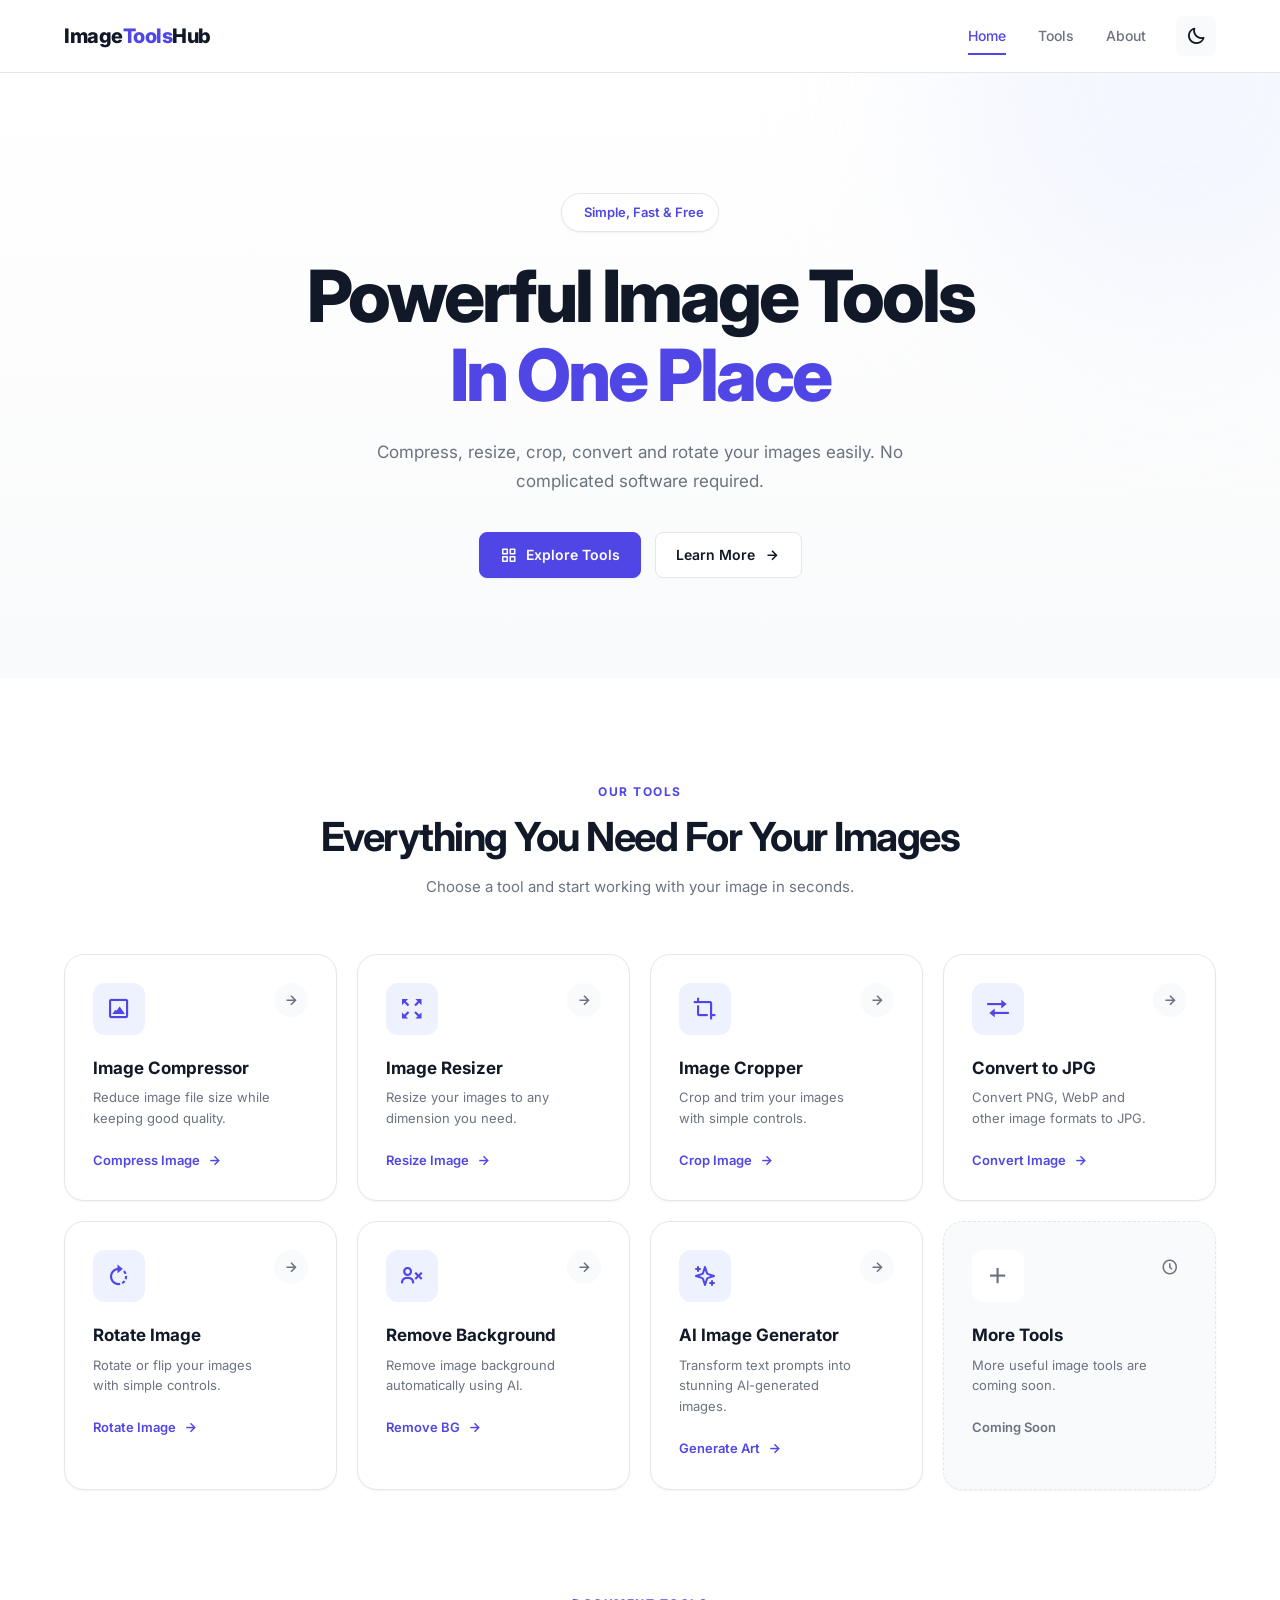
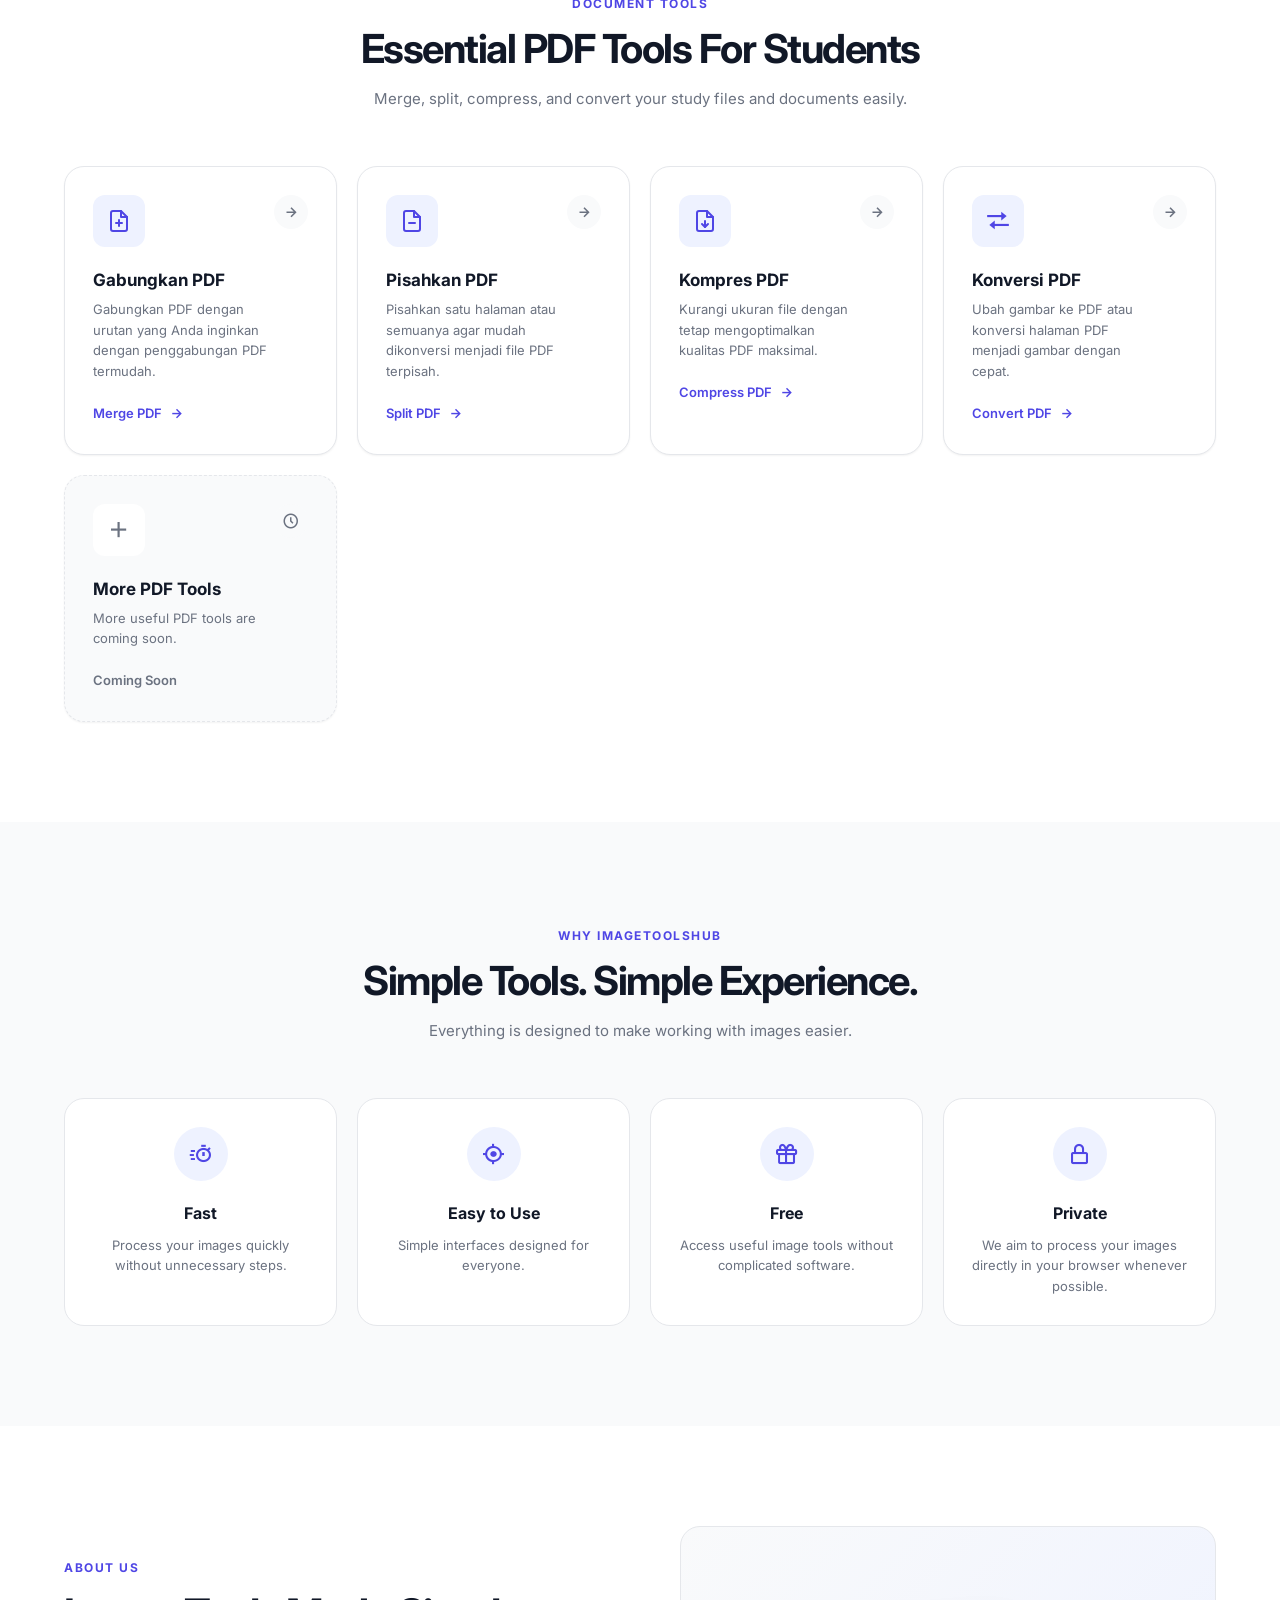
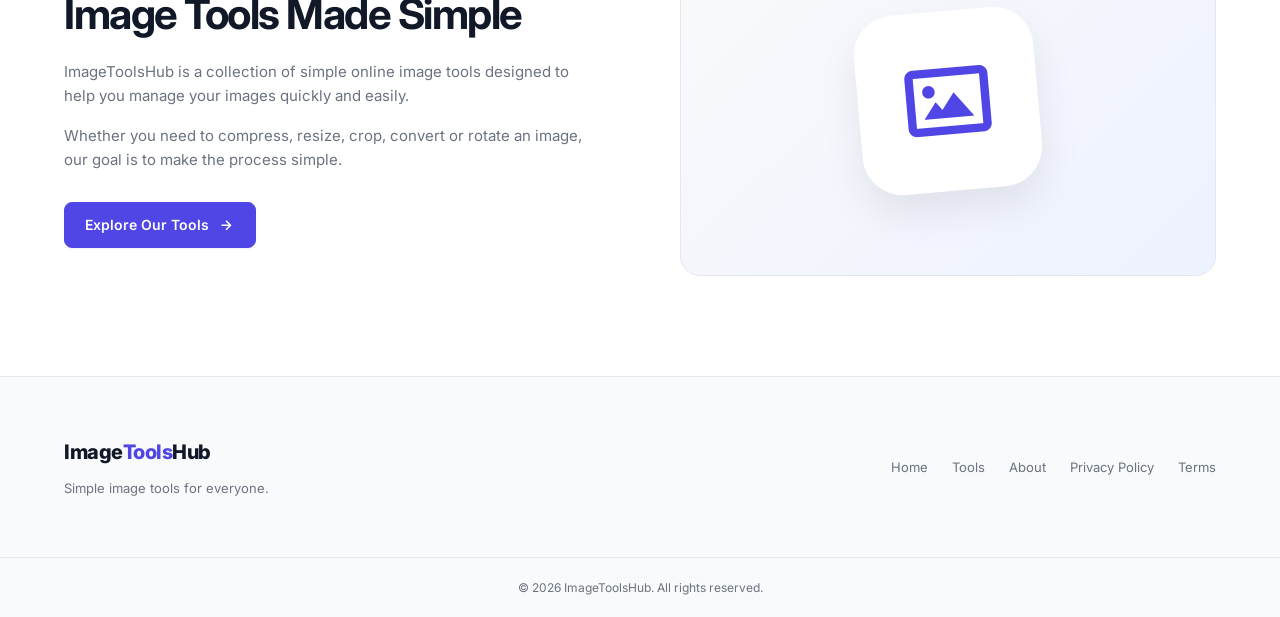
==== commit 41e61c3b: "menambah tools baru di html global" ====
--- a/index.html
+++ b/index.html
@@ -357,7 +357,8 @@
             <h2>Essential PDF Tools For Students</h2>
 
             <p>
-              Merge, split, and compress your study files and documents easily.
+              Merge, split, compress, and convert your study files and documents
+              easily.
             </p>
           </div>
 
@@ -365,7 +366,7 @@
 
           <div class="tools-grid">
             <!-- 1. Gabungkan PDF -->
-            <a href="Tools/merge-pdf/index.html" class="tool-card">
+            <a href="Tools/marge-pdf/index.html" class="tool-card">
               <div class="tool-icon">
                 <svg
                   xmlns="http://www.w3.org/2000/svg"
@@ -473,6 +474,41 @@
                 <i class="bx bx-right-arrow-alt"></i>
               </div>
             </a>
+
+            <!-- 4. Konversi PDF -->
+            <a href="Tools/convert-pdf/index.html" class="tool-card">
+              <div class="tool-icon">
+                <i class="bx bx-transfer"></i>
+              </div>
+              <div class="tool-content">
+                <h3>Konversi PDF</h3>
+                <p>
+                  Ubah gambar ke PDF atau konversi halaman PDF menjadi gambar
+                  dengan cepat.
+                </p>
+                <span class="tool-link">
+                  Convert PDF <i class="bx bx-right-arrow-alt"></i>
+                </span>
+              </div>
+              <div class="tool-arrow">
+                <i class="bx bx-right-arrow-alt"></i>
+              </div>
+            </a>
+
+            <!-- 5. More PDF Tools -->
+            <div class="tool-card coming-soon">
+              <div class="tool-icon">
+                <i class="bx bx-plus"></i>
+              </div>
+              <div class="tool-content">
+                <h3>More PDF Tools</h3>
+                <p>More useful PDF tools are coming soon.</p>
+                <span class="tool-link"> Coming Soon </span>
+              </div>
+              <div class="tool-arrow">
+                <i class="bx bx-time-five"></i>
+              </div>
+            </div>
           </div>
         </div>
       </section>
--- a/assets/css/style.css
+++ b/assets/css/style.css
@@ -10,10 +10,8 @@
 
 :root {
   /* COLORS */
-
   --primary-color: #4f46e5;
   --primary-hover: #4338ca;
-
   --primary-light: #eef2ff;
 
   --text-color: #111827;
@@ -23,29 +21,20 @@
   --background-secondary: #f9fafb;
 
   --card-background: #ffffff;
-
   --border-color: #e5e7eb;
-
   --success-color: #10b981;
 
   /* SHADOWS */
-
   --shadow-sm: 0 1px 2px rgba(0, 0, 0, 0.05);
-
   --shadow-md: 0 10px 25px rgba(0, 0, 0, 0.06);
-
   --shadow-lg: 0 20px 40px rgba(0, 0, 0, 0.08);
 
   /* BORDER RADIUS */
-
   --radius-sm: 8px;
-
   --radius-md: 12px;
-
   --radius-lg: 20px;
 
   /* TRANSITION */
-
   --transition: all 0.3s ease;
 }
 
@@ -54,19 +43,18 @@
 ======================================== */
 
 body.dark-mode {
+  --primary-color: #7c5dfa;
+  --primary-hover: #6948f5;
+  --primary-light: rgba(124, 93, 250, 0.16);
+
   --text-color: #f9fafb;
-
   --text-secondary: #9ca3af;
 
   --background-color: #111827;
-
   --background-secondary: #1f2937;
 
   --card-background: #1f2937;
-
   --border-color: #374151;
-
-  --primary-light: #312e81;
 }
 
 /* ========================================
@@ -75,9 +63,7 @@
 
 * {
   margin: 0;
-
   padding: 0;
-
   box-sizing: border-box;
 }
 
@@ -87,21 +73,15 @@
 
 body {
   font-family: "Inter", sans-serif;
-
   color: var(--text-color);
-
   background: var(--background-color);
-
   line-height: 1.6;
-
-  transition: var(--transition);
-
+  transition: var(--transition);
   overflow-x: hidden;
 }
 
 a {
   text-decoration: none;
-
   color: inherit;
 }
 
@@ -111,7 +91,6 @@
 
 img {
   max-width: 100%;
-
   display: block;
 }
 
@@ -121,11 +100,8 @@
 
 .container {
   width: 100%;
-
   max-width: 1200px;
-
   margin: 0 auto;
-
   padding: 0 24px;
 }
 
@@ -135,23 +111,14 @@
 
 .navbar {
   position: sticky;
-
   top: 0;
-
   left: 0;
-
   z-index: 1000;
-
   width: 100%;
-
   background: rgba(255, 255, 255, 0.95);
-
   backdrop-filter: blur(12px);
-
   -webkit-backdrop-filter: blur(12px);
-
   border-bottom: 1px solid var(--border-color);
-
   transition: var(--transition);
 }
 
@@ -165,21 +132,13 @@
 
 .nav-container {
   width: 100%;
-
   max-width: 1200px;
-
   height: 72px;
-
   margin: 0 auto;
-
   padding: 0 24px;
-
-  display: flex;
-
-  align-items: center;
-
+  display: flex;
+  align-items: center;
   justify-content: space-between;
-
   gap: 30px;
 }
 
@@ -189,19 +148,12 @@
 
 .logo {
   display: inline-flex;
-
-  align-items: center;
-
+  align-items: center;
   flex-shrink: 0;
-
   font-size: 20px;
-
   font-weight: 800;
-
   letter-spacing: -0.5px;
-
   color: var(--text-color);
-
   white-space: nowrap;
 }
 
@@ -215,31 +167,20 @@
 
 .nav-menu {
   display: flex;
-
-  align-items: center;
-
+  align-items: center;
   justify-content: center;
-
   gap: 32px;
-
   margin-left: auto;
 }
 
 .nav-link {
   position: relative;
-
   display: inline-flex;
-
-  align-items: center;
-
+  align-items: center;
   font-size: 14px;
-
   font-weight: 500;
-
-  color: var(--text-secondary);
-
+  color: var(--text-secondary);
   white-space: nowrap;
-
   transition: var(--transition);
 }
 
@@ -252,19 +193,12 @@
 
 .nav-link::after {
   content: "";
-
   position: absolute;
-
   left: 0;
-
   bottom: -8px;
-
   width: 0;
-
   height: 2px;
-
   background: var(--primary-color);
-
   transition: var(--transition);
 }
 
@@ -279,13 +213,9 @@
 
 .nav-actions {
   display: flex;
-
-  align-items: center;
-
+  align-items: center;
   justify-content: flex-end;
-
   gap: 12px;
-
   flex-shrink: 0;
 }
 
@@ -296,36 +226,23 @@
 .theme-toggle,
 .menu-toggle {
   width: 40px;
-
   height: 40px;
-
-  display: flex;
-
-  align-items: center;
-
+  display: flex;
+  align-items: center;
   justify-content: center;
-
   padding: 0;
-
   border: none;
-
   border-radius: var(--radius-sm);
-
   background: var(--background-secondary);
-
   color: var(--text-color);
-
   font-size: 20px;
-
   cursor: pointer;
-
   transition: var(--transition);
 }
 
 .theme-toggle:hover,
 .menu-toggle:hover {
   background: var(--primary-light);
-
   color: var(--primary-color);
 }
 
@@ -343,27 +260,16 @@
 
 .btn {
   display: inline-flex;
-
-  align-items: center;
-
+  align-items: center;
   justify-content: center;
-
   gap: 8px;
-
   min-height: 46px;
-
   padding: 0 20px;
-
   border: 1px solid transparent;
-
   border-radius: var(--radius-sm);
-
   font-size: 14px;
-
   font-weight: 600;
-
   cursor: pointer;
-
   transition: var(--transition);
 }
 
@@ -375,21 +281,15 @@
 
 .btn-primary {
   background: var(--primary-color);
-
   color: #ffffff;
-
   border-color: var(--primary-color);
-
   box-shadow: var(--shadow-sm);
 }
 
 .btn-primary:hover {
   background: var(--primary-hover);
-
   border-color: var(--primary-hover);
-
   transform: translateY(-2px);
-
   box-shadow: var(--shadow-md);
 }
 
@@ -397,19 +297,14 @@
 
 .btn-secondary {
   background: var(--card-background);
-
   color: var(--text-color);
-
   border-color: var(--border-color);
 }
 
 .btn-secondary:hover {
   border-color: var(--primary-color);
-
-  color: var(--primary-color);
-
+  color: var(--primary-color);
   transform: translateY(-2px);
-
   box-shadow: var(--shadow-sm);
 }
 
@@ -419,11 +314,8 @@
 
 .hero {
   position: relative;
-
   padding: 120px 0 100px;
-
   overflow: hidden;
-
   background: linear-gradient(
     180deg,
     var(--background-color) 0%,
@@ -435,25 +327,15 @@
 
 .hero::before {
   content: "";
-
   position: absolute;
-
   width: 500px;
-
   height: 500px;
-
   top: -250px;
-
   right: -150px;
-
   border-radius: 50%;
-
   background: var(--primary-light);
-
   filter: blur(80px);
-
   opacity: 0.6;
-
   pointer-events: none;
 }
 
@@ -461,7 +343,6 @@
 
 .hero-container {
   position: relative;
-
   z-index: 2;
 }
 
@@ -469,9 +350,7 @@
 
 .hero-content {
   max-width: 800px;
-
   margin: 0 auto;
-
   text-align: center;
 }
 
@@ -479,29 +358,17 @@
 
 .hero-badge {
   display: inline-flex;
-
-  align-items: center;
-
+  align-items: center;
   justify-content: center;
-
   gap: 8px;
-
   padding: 8px 14px;
-
   margin-bottom: 24px;
-
   border: 1px solid var(--border-color);
-
   border-radius: 50px;
-
   background: var(--card-background);
-
-  color: var(--primary-color);
-
+  color: var(--primary-color);
   font-size: 13px;
-
   font-weight: 600;
-
   box-shadow: var(--shadow-sm);
 }
 
@@ -513,23 +380,16 @@
 
 .hero h1 {
   max-width: 800px;
-
   margin: 0 auto;
-
   font-size: clamp(42px, 6vw, 72px);
-
   line-height: 1.1;
-
   letter-spacing: -3px;
-
   font-weight: 800;
-
   color: var(--text-color);
 }
 
 .hero h1 span {
   display: block;
-
   color: var(--primary-color);
 }
 
@@ -537,13 +397,9 @@
 
 .hero p {
   max-width: 620px;
-
   margin: 24px auto 0;
-
   font-size: 17px;
-
   line-height: 1.7;
-
   color: var(--text-secondary);
 }
 
@@ -551,13 +407,9 @@
 
 .hero-buttons {
   display: flex;
-
-  align-items: center;
-
+  align-items: center;
   justify-content: center;
-
   gap: 14px;
-
   margin-top: 36px;
 }
 
@@ -582,43 +434,30 @@
 
 .section-header {
   max-width: 700px;
-
   margin: 0 auto 55px;
-
   text-align: center;
 }
 
 .section-label {
   display: inline-block;
-
   margin-bottom: 12px;
-
-  color: var(--primary-color);
-
+  color: var(--primary-color);
   font-size: 12px;
-
   font-weight: 700;
-
   letter-spacing: 1.5px;
 }
 
 .section-header h2 {
   margin-bottom: 14px;
-
   font-size: clamp(28px, 4vw, 40px);
-
   line-height: 1.2;
-
   letter-spacing: -1.5px;
 }
 
 .section-header p {
   max-width: 600px;
-
   margin: 0 auto;
-
   font-size: 15px;
-
   color: var(--text-secondary);
 }
 
@@ -636,9 +475,7 @@
 
 .tools-grid {
   display: grid;
-
-  grid-template-columns: repeat(3, 1fr);
-
+  grid-template-columns: repeat(4, 1fr);
   gap: 20px;
 }
 
@@ -648,33 +485,21 @@
 
 .tool-card {
   position: relative;
-
   min-height: 220px;
-
   padding: 28px;
-
-  display: flex;
-
+  display: flex;
   flex-direction: column;
-
   border: 1px solid var(--border-color);
-
   border-radius: var(--radius-lg);
-
   background: var(--card-background);
-
   box-shadow: var(--shadow-sm);
-
   overflow: hidden;
-
   transition: var(--transition);
 }
 
 .tool-card:hover {
   border-color: var(--primary-color);
-
   transform: translateY(-5px);
-
   box-shadow: var(--shadow-md);
 }
 
@@ -682,25 +507,15 @@
 
 .tool-icon {
   width: 52px;
-
   height: 52px;
-
-  display: flex;
-
-  align-items: center;
-
+  display: flex;
+  align-items: center;
   justify-content: center;
-
   margin-bottom: 22px;
-
   border-radius: var(--radius-md);
-
   background: var(--primary-light);
-
-  color: var(--primary-color);
-
+  color: var(--primary-color);
   font-size: 26px;
-
   transition: var(--transition);
 }
 
@@ -716,17 +531,13 @@
 
 .tool-content h3 {
   margin-bottom: 8px;
-
   font-size: 17px;
-
   line-height: 1.3;
 }
 
 .tool-content p {
   margin-bottom: 18px;
-
   font-size: 13px;
-
   color: var(--text-secondary);
 }
 
@@ -734,21 +545,15 @@
 
 .tool-link {
   display: inline-flex;
-
-  align-items: center;
-
+  align-items: center;
   gap: 6px;
-
-  color: var(--primary-color);
-
+  color: var(--primary-color);
   font-size: 13px;
-
   font-weight: 600;
 }
 
 .tool-link i {
   font-size: 17px;
-
   transition: var(--transition);
 }
 
@@ -760,35 +565,22 @@
 
 .tool-arrow {
   position: absolute;
-
   top: 28px;
-
   right: 28px;
-
   width: 34px;
-
   height: 34px;
-
-  display: flex;
-
-  align-items: center;
-
+  display: flex;
+  align-items: center;
   justify-content: center;
-
   border-radius: 50%;
-
   background: var(--background-secondary);
-
-  color: var(--text-secondary);
-
+  color: var(--text-secondary);
   font-size: 18px;
-
   transition: var(--transition);
 }
 
 .tool-card:hover .tool-arrow {
   background: var(--primary-light);
-
   color: var(--primary-color);
 }
 
@@ -798,23 +590,18 @@
 
 .tool-card.coming-soon {
   cursor: default;
-
   border-style: dashed;
-
   background: var(--background-secondary);
 }
 
 .tool-card.coming-soon:hover {
   border-color: var(--border-color);
-
   transform: none;
-
   box-shadow: var(--shadow-sm);
 }
 
 .tool-card.coming-soon .tool-icon {
   background: var(--background-color);
-
   color: var(--text-secondary);
 }
 
@@ -836,9 +623,7 @@
 
 .features-grid {
   display: grid;
-
   grid-template-columns: repeat(4, 1fr);
-
   gap: 20px;
 }
 
@@ -848,23 +633,16 @@
 
 .feature-card {
   padding: 28px;
-
   border: 1px solid var(--border-color);
-
   border-radius: var(--radius-lg);
-
   background: var(--card-background);
-
   text-align: center;
-
   transition: var(--transition);
 }
 
 .feature-card:hover {
   transform: translateY(-5px);
-
   border-color: var(--primary-color);
-
   box-shadow: var(--shadow-md);
 }
 
@@ -872,35 +650,24 @@
 
 .feature-icon {
   width: 54px;
-
   height: 54px;
-
   margin: 0 auto 20px;
-
-  display: flex;
-
-  align-items: center;
-
+  display: flex;
+  align-items: center;
   justify-content: center;
-
   border-radius: 50%;
-
   background: var(--primary-light);
-
-  color: var(--primary-color);
-
+  color: var(--primary-color);
   font-size: 25px;
 }
 
 .feature-card h3 {
   margin-bottom: 8px;
-
   font-size: 16px;
 }
 
 .feature-card p {
   font-size: 13px;
-
   color: var(--text-secondary);
 }
 
@@ -918,11 +685,8 @@
 
 .about-container {
   display: grid;
-
   grid-template-columns: 1fr 1fr;
-
-  align-items: center;
-
+  align-items: center;
   gap: 80px;
 }
 
@@ -936,19 +700,14 @@
 
 .about-content h2 {
   margin-bottom: 20px;
-
   font-size: clamp(30px, 4vw, 42px);
-
   line-height: 1.2;
-
   letter-spacing: -1.5px;
 }
 
 .about-content p {
   margin-bottom: 16px;
-
   font-size: 15px;
-
   color: var(--text-secondary);
 }
 
@@ -962,49 +721,31 @@
 
 .about-visual {
   min-height: 350px;
-
-  display: flex;
-
-  align-items: center;
-
+  display: flex;
+  align-items: center;
   justify-content: center;
-
   border: 1px solid var(--border-color);
-
   border-radius: var(--radius-lg);
-
   background: linear-gradient(
     135deg,
     var(--background-secondary),
     var(--primary-light)
   );
-
   overflow: hidden;
 }
 
 .about-icon-large {
   width: 180px;
-
   height: 180px;
-
-  display: flex;
-
-  align-items: center;
-
+  display: flex;
+  align-items: center;
   justify-content: center;
-
   border-radius: 40px;
-
   background: var(--card-background);
-
-  color: var(--primary-color);
-
+  color: var(--primary-color);
   font-size: 100px;
-
   box-shadow: var(--shadow-lg);
-
   transform: rotate(-5deg);
-
   transition: var(--transition);
 }
 
@@ -1018,7 +759,6 @@
 
 .footer {
   background: var(--background-secondary);
-
   border-top: 1px solid var(--border-color);
 }
 
@@ -1028,17 +768,11 @@
 
 .footer-container {
   min-height: 180px;
-
-  display: flex;
-
-  align-items: center;
-
+  display: flex;
+  align-items: center;
   justify-content: space-between;
-
   gap: 40px;
-
   padding-top: 40px;
-
   padding-bottom: 40px;
 }
 
@@ -1052,7 +786,6 @@
 
 .footer-brand p {
   font-size: 13px;
-
   color: var(--text-secondary);
 }
 
@@ -1062,21 +795,15 @@
 
 .footer-links {
   display: flex;
-
-  align-items: center;
-
+  align-items: center;
   justify-content: flex-end;
-
   flex-wrap: wrap;
-
   gap: 24px;
 }
 
 .footer-links a {
   color: var(--text-secondary);
-
   font-size: 13px;
-
   transition: var(--transition);
 }
 
@@ -1090,16 +817,23 @@
 
 .footer-bottom {
   padding: 20px 0;
-
   border-top: 1px solid var(--border-color);
-
   text-align: center;
 }
 
 .footer-bottom p {
   font-size: 12px;
-
-  color: var(--text-secondary);
+  color: var(--text-secondary);
+}
+
+/* ========================================
+   LAPTOP / TABLET BESAR
+======================================== */
+
+@media (max-width: 1100px) {
+  .tools-grid {
+    grid-template-columns: repeat(3, 1fr);
+  }
 }
 
 /* ========================================
@@ -1126,56 +860,35 @@
 
 @media (max-width: 768px) {
   /* NAVBAR */
-
   .nav-container {
     height: 64px;
-
     padding: 0 18px;
-
     gap: 12px;
   }
 
   /* NAV MENU */
-
   .nav-menu {
     position: absolute;
-
     top: 64px;
-
     left: 0;
-
     width: 100%;
-
     padding: 20px;
-
     display: flex;
-
     flex-direction: column;
-
     align-items: flex-start;
-
     gap: 18px;
-
     background: var(--background-color);
-
     border-bottom: 1px solid var(--border-color);
-
     box-shadow: var(--shadow-md);
-
     opacity: 0;
-
     visibility: hidden;
-
     transform: translateY(-10px);
-
     transition: var(--transition);
   }
 
   .nav-menu.active {
     opacity: 1;
-
     visibility: visible;
-
     transform: translateY(0);
   }
 
@@ -1184,7 +897,6 @@
   }
 
   /* MOBILE MENU BUTTON */
-
   .menu-toggle {
     display: flex;
   }
@@ -1194,14 +906,12 @@
   }
 
   /* HERO */
-
   .hero {
     padding: 90px 0 80px;
   }
 
   .hero h1 {
     font-size: 42px;
-
     letter-spacing: -2px;
   }
 
@@ -1211,18 +921,15 @@
 
   .hero-buttons {
     flex-direction: column;
-
     width: 100%;
   }
 
   .hero-buttons .btn {
     width: 100%;
-
     max-width: 300px;
   }
 
   /* SECTIONS */
-
   .tools-section,
   .why-section,
   .about-section {
@@ -1230,28 +937,23 @@
   }
 
   /* TOOLS */
-
   .tools-grid {
     grid-template-columns: 1fr;
   }
 
   /* FEATURES */
-
   .features-grid {
     grid-template-columns: 1fr 1fr;
   }
 
   /* ABOUT */
-
   .about-container {
     grid-template-columns: 1fr;
-
     gap: 50px;
   }
 
   .about-content {
     max-width: none;
-
     text-align: center;
   }
 
@@ -1264,12 +966,9 @@
   }
 
   /* FOOTER */
-
   .footer-container {
     flex-direction: column;
-
     align-items: center;
-
     text-align: center;
   }
 
@@ -1288,10 +987,8 @@
   }
 
   /* NAVBAR */
-
   .nav-container {
     height: 64px;
-
     padding: 0 16px;
   }
 
@@ -1306,21 +1003,17 @@
   .theme-toggle,
   .menu-toggle {
     width: 38px;
-
     height: 38px;
-
     font-size: 19px;
   }
 
   /* HERO */
-
   .hero {
     padding: 70px 0;
   }
 
   .hero h1 {
     font-size: 36px;
-
     letter-spacing: -1.5px;
   }
 
@@ -1330,12 +1023,10 @@
 
   .hero-badge {
     font-size: 11px;
-
     padding: 7px 12px;
   }
 
   /* SECTION */
-
   .tools-section,
   .why-section,
   .about-section {
@@ -1355,21 +1046,17 @@
   }
 
   /* TOOLS */
-
   .tool-card {
     min-height: 200px;
-
     padding: 24px;
   }
 
   /* FEATURES */
-
   .features-grid {
     grid-template-columns: 1fr;
   }
 
   /* ABOUT */
-
   .about-content h2 {
     font-size: 30px;
   }
@@ -1384,17 +1071,13 @@
 
   .about-icon-large {
     width: 140px;
-
     height: 140px;
-
     font-size: 80px;
   }
 
   /* FOOTER */
-
   .footer-container {
     padding-top: 35px;
-
     padding-bottom: 35px;
   }
 
